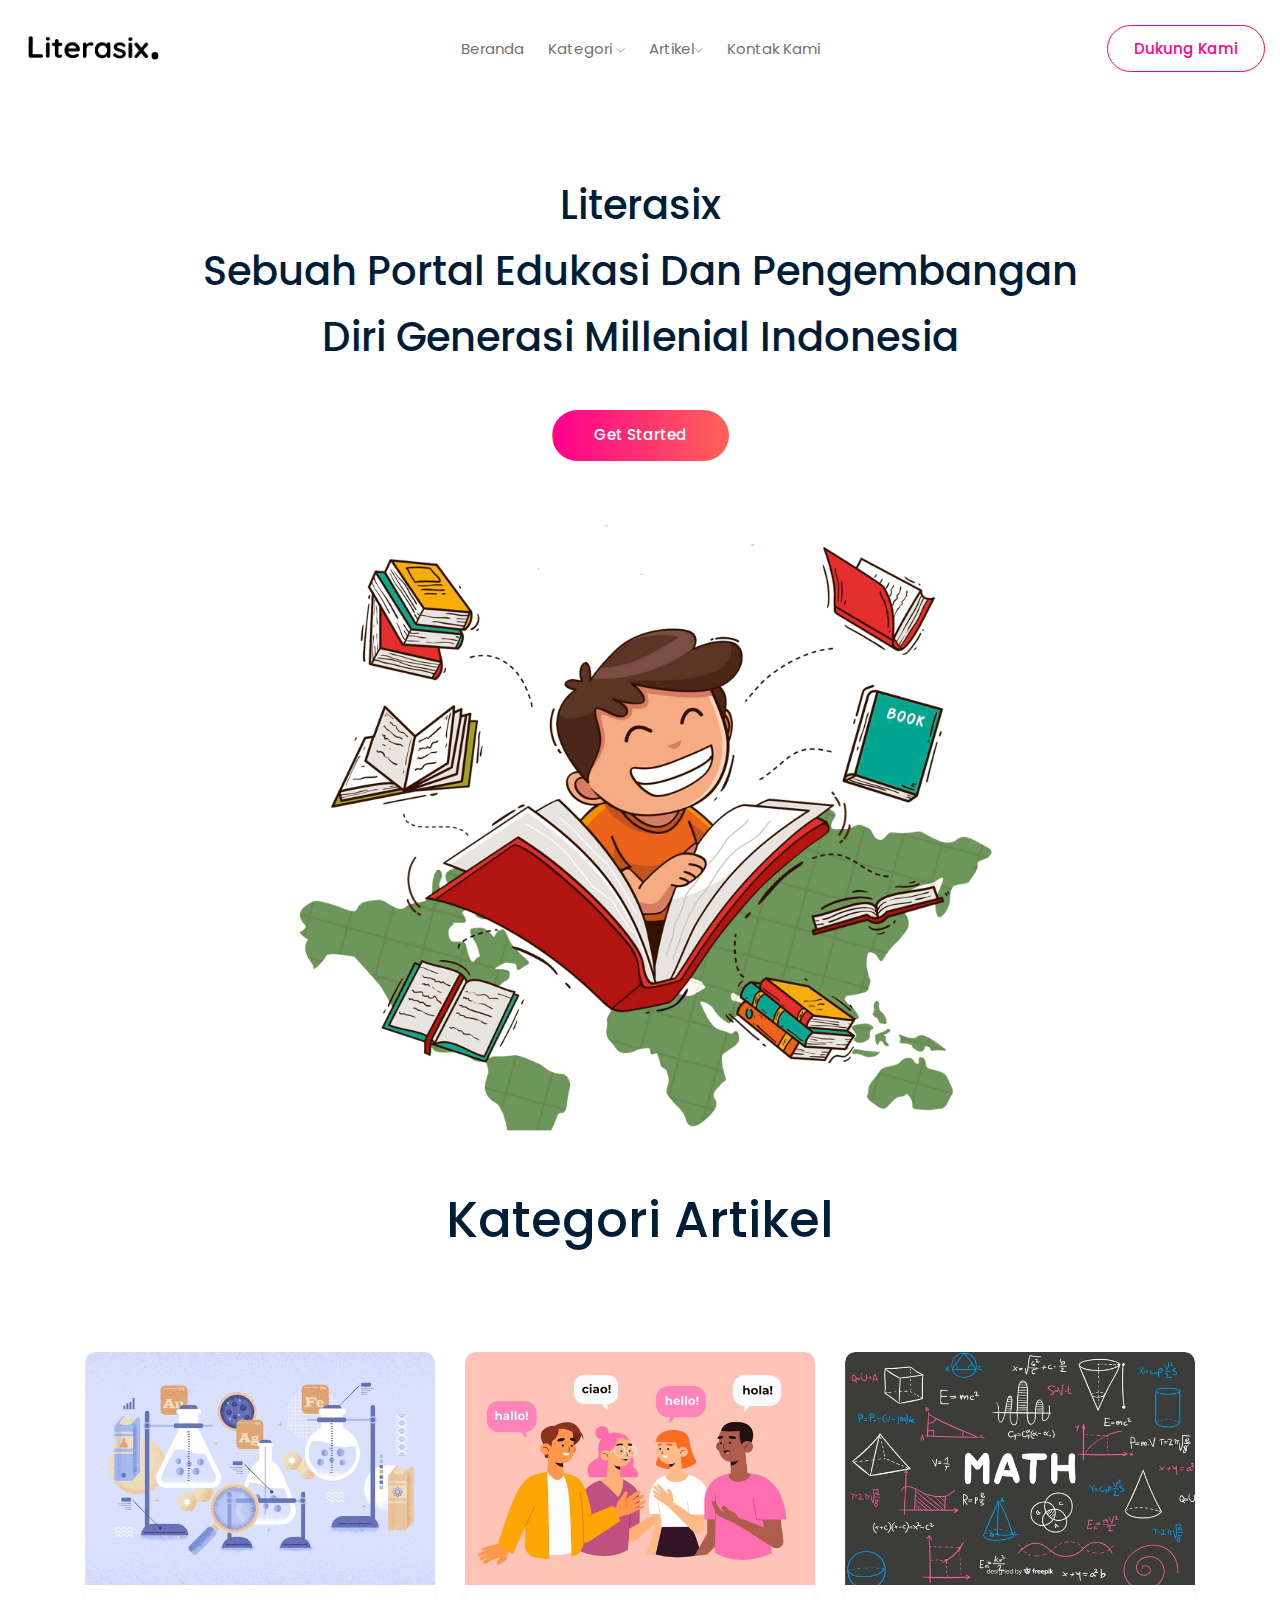
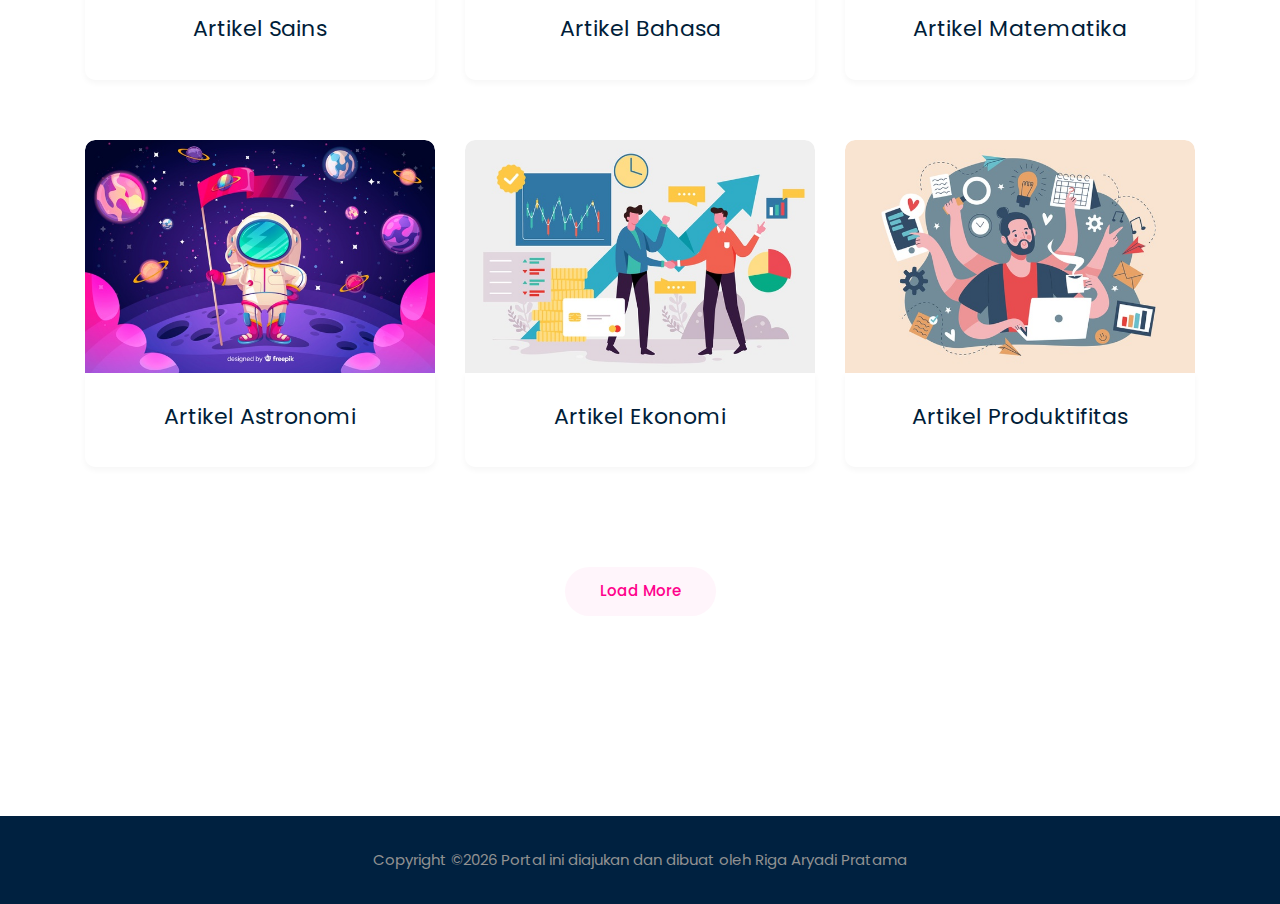
==== index.html @ 37f685f3 "Add files via upload" ====
<!doctype html>
<html class="no-js" lang="zxx">

<head>
    <meta charset="utf-8">
    <meta http-equiv="x-ua-compatible" content="ie=edge">
    <title>Literasix</title>
    <meta name="description" content="">
    <meta name="viewport" content="width=device-width, initial-scale=1">

    <!-- <link rel="manifest" href="site.webmanifest"> -->
    <!-- Place favicon.ico in the root directory -->

    <!-- CSS here -->
    <link rel="stylesheet" href="css/bootstrap.min.css">
    <link rel="stylesheet" href="css/owl.carousel.min.css">
    <link rel="stylesheet" href="css/magnific-popup.css">
    <link rel="stylesheet" href="css/font-awesome.min.css">
    <link rel="stylesheet" href="css/themify-icons.css">
    <link rel="stylesheet" href="css/nice-select.css">
    <link rel="stylesheet" href="css/flaticon.css">
    <link rel="stylesheet" href="css/gijgo.css">
    <link rel="stylesheet" href="css/animate.min.css">
    <link rel="stylesheet" href="css/slick.css">
    <link rel="stylesheet" href="css/slicknav.css">
    <link rel="stylesheet" href="css/style.css">
    <!-- <link rel="stylesheet" href="css/responsive.css"> -->
</head>

<body>
    <!-- header-start -->
    <header>
        <div class="header-area ">
            <div id="sticky-header" class="main-header-area">
                <div class="container-fluid">
                    <div class="row align-items-center">
                        <div class="col-xl-3 col-lg-2">
                            <div class="logo">
                                <a href="index.html">
                                    <img src="img/LOGO LITERASIX  4.png" alt="" width="147 px">
                                </a>
                            </div>
                        </div>
                        <div class="col-xl-6 col-lg-7">
                            <div class="main-menu  d-none d-lg-block">
                                <nav>
                                    <ul id="navigation">
                                        <li><a href="index.html">Beranda</a></li>
                                        <li><a href="#">Kategori <i class="ti-angle-down"></i></a>
                                        </li>
                                        <li><a href="blog.html">Artikel<i class="ti-angle-down"></i></a>
                                        </li>
                                        <li><a href="#l">Kontak Kami</a></li>
                                    </ul>
                                </nav>
                            </div>
                        </div>
                        <div class="col-xl-3 col-lg-3 d-none d-lg-block">
                            <div class="Appointment">
                                <div class="book_btn d-none d-lg-block">
                                    <a href="#"> Dukung Kami</a>
                                </div>
                            </div>
                        </div>
                        <div class="col-12">
                            <div class="mobile_menu d-block d-lg-none"></div>
                        </div>
                    </div>

                </div>
            </div>
        </div>
    </header>
    <!-- header-end -->

    <div class="shap_big_2 d-none d-lg-block">
        <img src="img/ilstrator/body_shap_2.png" alt="">
    </div>
    <!-- slider_area_start -->
    <div class="slider_area">
        <div class="shap_img_1 d-none d-lg-block">
            <img src="img/ilstrator/body_shap_1.png" alt="">
        </div>
        <div class="poly_img">
            <img src="img/ilstrator/poly.png" alt="">
        </div>
        <div class="single_slider  d-flex align-items-center slider_bg_1">
            <div class="container" style="margin-top: 200px;">
                <div class="row align-items-center">
                    <div class="col-xl-10 offset-xl-1">
                        <div class="slider_text text-center">
                            <div class="text">
                                <h3 style="font-size: 40px !important; margin-top: 50px !important;">
                                    Literasix <br> Sebuah Portal Edukasi
                                    Dan Pengembangan Diri Generasi Millenial Indonesia
                                </h3>
                                <a class="boxed-btn3" href="#">Get Started</a>
                            </div>
                            <div class="ilstrator_thumb">
                                <img src="img/ANIMASI.png" alt="" style="">
                            </div>
                        </div>
                    </div>
                </div>
            </div>
        </div>
    </div>
    <!-- slider_area_end -->


    <!-- bradcam_area  -->
    <div class="bradcam_area" style="">
        <div class=" bradcam_shap">
            <img src="img/ilstrator/bradcam_ils.png" alt="">
        </div>
        <div class="container" style="margin-top: 100px;">
            <div class="row">
                <div class="col-xl-12">
                    <div class="bradcam_text text-center">
                        <h3>Kategori Artikel</h3>
                    </div>
                </div>
            </div>
        </div>
    </div>
    <!-- /bradcam_area  -->

    <!-- case_study_area  -->
    <div class="case_study_area white_case_study">
        <div class="patrn_1 d-none d-lg-block">
            <img src="img/pattern/patrn_1.png" alt="">
        </div>
        <div class="patrn_2 d-none d-lg-block">
            <img src="img/pattern/patrn.png" alt="">
        </div>
        <div class="container">
            <div class="row">
                <div class="col-lg-4 col-md-6">
                    <div class="single_study text-center white_single_study">
                        <div class="thumb">
                            <a href="blog.html">
                                <img src="img/case_study/1.jpg" alt="">
                            </a>
                        </div>
                        <div class="subheading white_subheading">
                            <h4><a href="blog.html">Artikel Sains</a></h4>
                        </div>
                    </div>
                </div>
                <div class="col-lg-4 col-md-6">
                    <div class="single_study text-center white_single_study">
                        <div class="thumb">
                            <a href="blog.html">
                                <img src="img/case_study/2.jpg" alt="" width="626px">
                            </a>
                        </div>
                        <div class="subheading white_subheading">
                            <h4><a href="blog.html">Artikel Bahasa</a></h4>

                        </div>
                    </div>
                </div>
                <div class="col-lg-4 col-md-6">
                    <div class="single_study text-center white_single_study">
                        <div class="thumb">
                            <a href="blog.html">
                                <img src="img/case_study/3.jpg" alt="">
                            </a>
                        </div>
                        <div class="subheading white_subheading">
                            <h4><a href="blog.html">Artikel Matematika</a></h4>

                        </div>
                    </div>
                </div>
                <div class="col-lg-4 col-md-6">
                    <div class="single_study text-center white_single_study">
                        <div class="thumb">
                            <a href="blog.html">
                                <img src="img/case_study/4.jpg" alt="">
                            </a>
                        </div>
                        <div class="subheading white_subheading">
                            <h4><a href="blog.html">Artikel Astronomi</a></h4>

                        </div>
                    </div>
                </div>
                <div class="col-lg-4 col-md-6">
                    <div class="single_study text-center white_single_study">
                        <div class="thumb">
                            <a href="blog.html">
                                <img src="img/case_study/5.jpg" alt="">
                            </a>
                        </div>
                        <div class="subheading white_subheading">
                            <h4><a href="blog.html">Artikel Ekonomi</a></h4>

                        </div>
                    </div>
                </div>
                <div class="col-lg-4 col-md-6">
                    <div class="single_study text-center white_single_study">
                        <div class="thumb">
                            <a href="blog.html">
                                <img src="img/case_study/6.jpg" alt="">
                            </a>
                        </div>
                        <div class="subheading white_subheading">
                            <h4><a href="blog.html">Artikel Produktifitas</a></h4>

                        </div>
                    </div>
                </div>
            </div>
            <div class="row">
                <div class="col-xl-12">
                    <div class="load_more text-center">
                        <a class="load_more_btn" href="#">Load More</a>
                    </div>
                </div>
            </div>
        </div>
    </div>


    <footer class="footer">
        <div class="copy-right_text">
            <div class="container">
                <div class="footer_border"></div>
                <div class="row">
                    <div class="col-xl-12">
                        <p class="copy_right text-center">
                            <!-- Link back to Colorlib can't be removed. Template is licensed under CC BY 3.0. -->
                            Copyright &copy;<script>
                                document.write(new Date().getFullYear());
                            </script> Portal ini diajukan dan dibuat oleh Riga Aryadi
                            Pratama</a>
                            <!-- Link back to Colorlib can't be removed. Template is licensed under CC BY 3.0. -->
                        </p>
                    </div>
                </div>
            </div>
        </div>
    </footer>

    <!-- JS here -->
    <script src="js/vendor/modernizr-3.5.0.min.js"></script>
    <script src="js/vendor/jquery-1.12.4.min.js"></script>
    <script src="js/popper.min.js"></script>
    <script src="js/bootstrap.min.js"></script>
    <script src="js/owl.carousel.min.js"></script>
    <script src="js/isotope.pkgd.min.js"></script>
    <script src="js/ajax-form.js"></script>
    <script src="js/waypoints.min.js"></script>
    <script src="js/jquery.counterup.min.js"></script>
    <script src="js/imagesloaded.pkgd.min.js"></script>
    <script src="js/scrollIt.js"></script>
    <script src="js/jquery.scrollUp.min.js"></script>
    <script src="js/wow.min.js"></script>
    <script src="js/nice-select.min.js"></script>
    <script src="js/jquery.slicknav.min.js"></script>
    <script src="js/jquery.magnific-popup.min.js"></script>
    <script src="js/plugins.js"></script>
    <script src="js/gijgo.min.js"></script>

    <!--contact js-->
    <script src="js/contact.js"></script>
    <script src="js/jquery.ajaxchimp.min.js"></script>
    <script src="js/jquery.form.js"></script>
    <script src="js/jquery.validate.min.js"></script>
    <script src="js/mail-script.js"></script>

    <script src="js/main.js"></script>
</body>

</html>
---- css/themify-icons.css ----
@font-face {
	font-family: 'themify';
	src:url('../fonts/themify.eot?-fvbane');
	src:url('../fonts/themify.eot?#iefix-fvbane') format('embedded-opentype'),
		url('../fonts/themify.woff?-fvbane') format('woff'),
		url('../fonts/themify.ttf?-fvbane') format('truetype'),
		url('../fonts/themify.svg?-fvbane#themify') format('svg');
	font-weight: normal;
	font-style: normal;
}

[class^="ti-"], [class*=" ti-"] {
	font-family: 'themify';
	/* speak: none; */
	font-style: normal;
	font-weight: normal;
	font-variant: normal;
	text-transform: none;
	line-height: 1;

	/* Better Font Rendering =========== */
	-webkit-font-smoothing: antialiased;
	-moz-osx-font-smoothing: grayscale;
}

.ti-wand:before {
	content: "\e600";
}
.ti-volume:before {
	content: "\e601";
}
.ti-user:before {
	content: "\e602";
}
.ti-unlock:before {
	content: "\e603";
}
.ti-unlink:before {
	content: "\e604";
}
.ti-trash:before {
	content: "\e605";
}
.ti-thought:before {
	content: "\e606";
}
.ti-target:before {
	content: "\e607";
}
.ti-tag:before {
	content: "\e608";
}
.ti-tablet:before {
	content: "\e609";
}
.ti-star:before {
	content: "\e60a";
}
.ti-spray:before {
	content: "\e60b";
}
.ti-signal:before {
	content: "\e60c";
}
.ti-shopping-cart:before {
	content: "\e60d";
}
.ti-shopping-cart-full:before {
	content: "\e60e";
}
.ti-settings:before {
	content: "\e60f";
}
.ti-search:before {
	content: "\e610";
}
.ti-zoom-in:before {
	content: "\e611";
}
.ti-zoom-out:before {
	content: "\e612";
}
.ti-cut:before {
	content: "\e613";
}
.ti-ruler:before {
	content: "\e614";
}
.ti-ruler-pencil:before {
	content: "\e615";
}
.ti-ruler-alt:before {
	content: "\e616";
}
.ti-bookmark:before {
	content: "\e617";
}
.ti-bookmark-alt:before {
	content: "\e618";
}
.ti-reload:before {
	content: "\e619";
}
.ti-plus:before {
	content: "\e61a";
}
.ti-pin:before {
	content: "\e61b";
}
.ti-pencil:before {
	content: "\e61c";
}
.ti-pencil-alt:before {
	content: "\e61d";
}
.ti-paint-roller:before {
	content: "\e61e";
}
.ti-paint-bucket:before {
	content: "\e61f";
}
.ti-na:before {
	content: "\e620";
}
.ti-mobile:before {
	content: "\e621";
}
.ti-minus:before {
	content: "\e622";
}
.ti-medall:before {
	content: "\e623";
}
.ti-medall-alt:before {
	content: "\e624";
}
.ti-marker:before {
	content: "\e625";
}
.ti-marker-alt:before {
	content: "\e626";
}
.ti-arrow-up:before {
	content: "\e627";
}
.ti-arrow-right:before {
	content: "\e628";
}
.ti-arrow-left:before {
	content: "\e629";
}
.ti-arrow-down:before {
	content: "\e62a";
}
.ti-lock:before {
	content: "\e62b";
}
.ti-location-arrow:before {
	content: "\e62c";
}
.ti-link:before {
	content: "\e62d";
}
.ti-layout:before {
	content: "\e62e";
}
.ti-layers:before {
	content: "\e62f";
}
.ti-layers-alt:before {
	content: "\e630";
}
.ti-key:before {
	content: "\e631";
}
.ti-import:before {
	content: "\e632";
}
.ti-image:before {
	content: "\e633";
}
.ti-heart:before {
	content: "\e634";
}
.ti-heart-broken:before {
	content: "\e635";
}
.ti-hand-stop:before {
	content: "\e636";
}
.ti-hand-open:before {
	content: "\e637";
}
.ti-hand-drag:before {
	content: "\e638";
}
.ti-folder:before {
	content: "\e639";
}
.ti-flag:before {
	content: "\e63a";
}
.ti-flag-alt:before {
	content: "\e63b";
}
.ti-flag-alt-2:before {
	content: "\e63c";
}
.ti-eye:before {
	content: "\e63d";
}
.ti-export:before {
	content: "\e63e";
}
.ti-exchange-vertical:before {
	content: "\e63f";
}
.ti-desktop:before {
	content: "\e640";
}
.ti-cup:before {
	content: "\e641";
}
.ti-crown:before {
	content: "\e642";
}
.ti-comments:before {
	content: "\e643";
}
.ti-comment:before {
	content: "\e644";
}
.ti-comment-alt:before {
	content: "\e645";
}
.ti-close:before {
	content: "\e646";
}
.ti-clip:before {
	content: "\e647";
}
.ti-angle-up:before {
	content: "\e648";
}
.ti-angle-right:before {
	content: "\e649";
}
.ti-angle-left:before {
	content: "\e64a";
}
.ti-angle-down:before {
	content: "\e64b";
}
.ti-check:before {
	content: "\e64c";
}
.ti-check-box:before {
	content: "\e64d";
}
.ti-camera:before {
	content: "\e64e";
}
.ti-announcement:before {
	content: "\e64f";
}
.ti-brush:before {
	content: "\e650";
}
.ti-briefcase:before {
	content: "\e651";
}
.ti-bolt:before {
	content: "\e652";
}
.ti-bolt-alt:before {
	content: "\e653";
}
.ti-blackboard:before {
	content: "\e654";
}
.ti-bag:before {
	content: "\e655";
}
.ti-move:before {
	content: "\e656";
}
.ti-arrows-vertical:before {
	content: "\e657";
}
.ti-arrows-horizontal:before {
	content: "\e658";
}
.ti-fullscreen:before {
	content: "\e659";
}
.ti-arrow-top-right:before {
	content: "\e65a";
}
.ti-arrow-top-left:before {
	content: "\e65b";
}
.ti-arrow-circle-up:before {
	content: "\e65c";
}
.ti-arrow-circle-right:before {
	content: "\e65d";
}
.ti-arrow-circle-left:before {
	content: "\e65e";
}
.ti-arrow-circle-down:before {
	content: "\e65f";
}
.ti-angle-double-up:before {
	content: "\e660";
}
.ti-angle-double-right:before {
	content: "\e661";
}
.ti-angle-double-left:before {
	content: "\e662";
}
.ti-angle-double-down:before {
	content: "\e663";
}
.ti-zip:before {
	content: "\e664";
}
.ti-world:before {
	content: "\e665";
}
.ti-wheelchair:before {
	content: "\e666";
}
.ti-view-list:before {
	content: "\e667";
}
.ti-view-list-alt:before {
	content: "\e668";
}
.ti-view-grid:before {
	content: "\e669";
}
.ti-uppercase:before {
	content: "\e66a";
}
.ti-upload:before {
	content: "\e66b";
}
.ti-underline:before {
	content: "\e66c";
}
.ti-truck:before {
	content: "\e66d";
}
.ti-timer:before {
	content: "\e66e";
}
.ti-ticket:before {
	content: "\e66f";
}
.ti-thumb-up:before {
	content: "\e670";
}
.ti-thumb-down:before {
	content: "\e671";
}
.ti-text:before {
	content: "\e672";
}
.ti-stats-up:before {
	content: "\e673";
}
.ti-stats-down:before {
	content: "\e674";
}
.ti-split-v:before {
	content: "\e675";
}
.ti-split-h:before {
	content: "\e676";
}
.ti-smallcap:before {
	content: "\e677";
}
.ti-shine:before {
	content: "\e678";
}
.ti-shift-right:before {
	content: "\e679";
}
.ti-shift-left:before {
	content: "\e67a";
}
.ti-shield:before {
	content: "\e67b";
}
.ti-notepad:before {
	content: "\e67c";
}
.ti-server:before {
	content: "\e67d";
}
.ti-quote-right:before {
	content: "\e67e";
}
.ti-quote-left:before {
	content: "\e67f";
}
.ti-pulse:before {
	content: "\e680";
}
.ti-printer:before {
	content: "\e681";
}
.ti-power-off:before {
	content: "\e682";
}
.ti-plug:before {
	content: "\e683";
}
.ti-pie-chart:before {
	content: "\e684";
}
.ti-paragraph:before {
	content: "\e685";
}
.ti-panel:before {
	content: "\e686";
}
.ti-package:before {
	content: "\e687";
}
.ti-music:before {
	content: "\e688";
}
.ti-music-alt:before {
	content: "\e689";
}
.ti-mouse:before {
	content: "\e68a";
}
.ti-mouse-alt:before {
	content: "\e68b";
}
.ti-money:before {
	content: "\e68c";
}
.ti-microphone:before {
	content: "\e68d";
}
.ti-menu:before {
	content: "\e68e";
}
.ti-menu-alt:before {
	content: "\e68f";
}
.ti-map:before {
	content: "\e690";
}
.ti-map-alt:before {
	content: "\e691";
}
.ti-loop:before {
	content: "\e692";
}
.ti-location-pin:before {
	content: "\e693";
}
.ti-list:before {
	content: "\e694";
}
.ti-light-bulb:before {
	content: "\e695";
}
.ti-Italic:before {
	content: "\e696";
}
.ti-info:before {
	content: "\e697";
}
.ti-infinite:before {
	content: "\e698";
}
.ti-id-badge:before {
	content: "\e699";
}
.ti-hummer:before {
	content: "\e69a";
}
.ti-home:before {
	content: "\e69b";
}
.ti-help:before {
	content: "\e69c";
}
.ti-headphone:before {
	content: "\e69d";
}
.ti-harddrives:before {
	content: "\e69e";
}
.ti-harddrive:before {
	content: "\e69f";
}
.ti-gift:before {
	content: "\e6a0";
}
.ti-game:before {
	content: "\e6a1";
}
.ti-filter:before {
	content: "\e6a2";
}
.ti-files:before {
	content: "\e6a3";
}
.ti-file:before {
	content: "\e6a4";
}
.ti-eraser:before {
	content: "\e6a5";
}
.ti-envelope:before {
	content: "\e6a6";
}
.ti-download:before {
	content: "\e6a7";
}
.ti-direction:before {
	content: "\e6a8";
}
.ti-direction-alt:before {
	content: "\e6a9";
}
.ti-dashboard:before {
	content: "\e6aa";
}
.ti-control-stop:before {
	content: "\e6ab";
}
.ti-control-shuffle:before {
	content: "\e6ac";
}
.ti-control-play:before {
	content: "\e6ad";
}
.ti-control-pause:before {
	content: "\e6ae";
}
.ti-control-forward:before {
	content: "\e6af";
}
.ti-control-backward:before {
	content: "\e6b0";
}
.ti-cloud:before {
	content: "\e6b1";
}
.ti-cloud-up:before {
	content: "\e6b2";
}
.ti-cloud-down:before {
	content: "\e6b3";
}
.ti-clipboard:before {
	content: "\e6b4";
}
.ti-car:before {
	content: "\e6b5";
}
.ti-calendar:before {
	content: "\e6b6";
}
.ti-book:before {
	content: "\e6b7";
}
.ti-bell:before {
	content: "\e6b8";
}
.ti-basketball:before {
	content: "\e6b9";
}
.ti-bar-chart:before {
	content: "\e6ba";
}
.ti-bar-chart-alt:before {
	content: "\e6bb";
}
.ti-back-right:before {
	content: "\e6bc";
}
.ti-back-left:before {
	content: "\e6bd";
}
.ti-arrows-corner:before {
	content: "\e6be";
}
.ti-archive:before {
	content: "\e6bf";
}
.ti-anchor:before {
	content: "\e6c0";
}
.ti-align-right:before {
	content: "\e6c1";
}
.ti-align-left:before {
	content: "\e6c2";
}
.ti-align-justify:before {
	content: "\e6c3";
}
.ti-align-center:before {
	content: "\e6c4";
}
.ti-alert:before {
	content: "\e6c5";
}
.ti-alarm-clock:before {
	content: "\e6c6";
}
.ti-agenda:before {
	content: "\e6c7";
}
.ti-write:before {
	content: "\e6c8";
}
.ti-window:before {
	content: "\e6c9";
}
.ti-widgetized:before {
	content: "\e6ca";
}
.ti-widget:before {
	content: "\e6cb";
}
.ti-widget-alt:before {
	content: "\e6cc";
}
.ti-wallet:before {
	content: "\e6cd";
}
.ti-video-clapper:before {
	content: "\e6ce";
}
.ti-video-camera:before {
	content: "\e6cf";
}
.ti-vector:before {
	content: "\e6d0";
}
.ti-themify-logo:before {
	content: "\e6d1";
}
.ti-themify-favicon:before {
	content: "\e6d2";
}
.ti-themify-favicon-alt:before {
	content: "\e6d3";
}
.ti-support:before {
	content: "\e6d4";
}
.ti-stamp:before {
	content: "\e6d5";
}
.ti-split-v-alt:before {
	content: "\e6d6";
}
.ti-slice:before {
	content: "\e6d7";
}
.ti-shortcode:before {
	content: "\e6d8";
}
.ti-shift-right-alt:before {
	content: "\e6d9";
}
.ti-shift-left-alt:before {
	content: "\e6da";
}
.ti-ruler-alt-2:before {
	content: "\e6db";
}
.ti-receipt:before {
	content: "\e6dc";
}
.ti-pin2:before {
	content: "\e6dd";
}
.ti-pin-alt:before {
	content: "\e6de";
}
.ti-pencil-alt2:before {
	content: "\e6df";
}
.ti-palette:before {
	content: "\e6e0";
}
.ti-more:before {
	content: "\e6e1";
}
.ti-more-alt:before {
	content: "\e6e2";
}
.ti-microphone-alt:before {
	content: "\e6e3";
}
.ti-magnet:before {
	content: "\e6e4";
}
.ti-line-double:before {
	content: "\e6e5";
}
.ti-line-dotted:before {
	content: "\e6e6";
}
.ti-line-dashed:before {
	content: "\e6e7";
}
.ti-layout-width-full:before {
	content: "\e6e8";
}
.ti-layout-width-default:before {
	content: "\e6e9";
}
.ti-layout-width-default-alt:before {
	content: "\e6ea";
}
.ti-layout-tab:before {
	content: "\e6eb";
}
.ti-layout-tab-window:before {
	content: "\e6ec";
}
.ti-layout-tab-v:before {
	content: "\e6ed";
}
.ti-layout-tab-min:before {
	content: "\e6ee";
}
.ti-layout-slider:before {
	content: "\e6ef";
}
.ti-layout-slider-alt:before {
	content: "\e6f0";
}
.ti-layout-sidebar-right:before {
	content: "\e6f1";
}
.ti-layout-sidebar-none:before {
	content: "\e6f2";
}
.ti-layout-sidebar-left:before {
	content: "\e6f3";
}
.ti-layout-placeholder:before {
	content: "\e6f4";
}
.ti-layout-menu:before {
	content: "\e6f5";
}
.ti-layout-menu-v:before {
	content: "\e6f6";
}
.ti-layout-menu-separated:before {
	content: "\e6f7";
}
.ti-layout-menu-full:before {
	content: "\e6f8";
}
.ti-layout-media-right-alt:before {
	content: "\e6f9";
}
.ti-layout-media-right:before {
	content: "\e6fa";
}
.ti-layout-media-overlay:before {
	content: "\e6fb";
}
.ti-layout-media-overlay-alt:before {
	content: "\e6fc";
}
.ti-layout-media-overlay-alt-2:before {
	content: "\e6fd";
}
.ti-layout-media-left-alt:before {
	content: "\e6fe";
}
.ti-layout-media-left:before {
	content: "\e6ff";
}
.ti-layout-media-center-alt:before {
	content: "\e700";
}
.ti-layout-media-center:before {
	content: "\e701";
}
.ti-layout-list-thumb:before {
	content: "\e702";
}
.ti-layout-list-thumb-alt:before {
	content: "\e703";
}
.ti-layout-list-post:before {
	content: "\e704";
}
.ti-layout-list-large-image:before {
	content: "\e705";
}
.ti-layout-line-solid:before {
	content: "\e706";
}
.ti-layout-grid4:before {
	content: "\e707";
}
.ti-layout-grid3:before {
	content: "\e708";
}
.ti-layout-grid2:before {
	content: "\e709";
}
.ti-layout-grid2-thumb:before {
	content: "\e70a";
}
.ti-layout-cta-right:before {
	content: "\e70b";
}
.ti-layout-cta-left:before {
	content: "\e70c";
}
.ti-layout-cta-center:before {
	content: "\e70d";
}
.ti-layout-cta-btn-right:before {
	content: "\e70e";
}
.ti-layout-cta-btn-left:before {
	content: "\e70f";
}
.ti-layout-column4:before {
	content: "\e710";
}
.ti-layout-column3:before {
	content: "\e711";
}
.ti-layout-column2:before {
	content: "\e712";
}
.ti-layout-accordion-separated:before {
	content: "\e713";
}
.ti-layout-accordion-merged:before {
	content: "\e714";
}
.ti-layout-accordion-list:before {
	content: "\e715";
}
.ti-ink-pen:before {
	content: "\e716";
}
.ti-info-alt:before {
	content: "\e717";
}
.ti-help-alt:before {
	content: "\e718";
}
.ti-headphone-alt:before {
	content: "\e719";
}
.ti-hand-point-up:before {
	content: "\e71a";
}
.ti-hand-point-right:before {
	content: "\e71b";
}
.ti-hand-point-left:before {
	content: "\e71c";
}
.ti-hand-point-down:before {
	content: "\e71d";
}
.ti-gallery:before {
	content: "\e71e";
}
.ti-face-smile:before {
	content: "\e71f";
}
.ti-face-sad:before {
	content: "\e720";
}
.ti-credit-card:before {
	content: "\e721";
}
.ti-control-skip-forward:before {
	content: "\e722";
}
.ti-control-skip-backward:before {
	content: "\e723";
}
.ti-control-record:before {
	content: "\e724";
}
.ti-control-eject:before {
	content: "\e725";
}
.ti-comments-smiley:before {
	content: "\e726";
}
.ti-brush-alt:before {
	content: "\e727";
}
.ti-youtube:before {
	content: "\e728";
}
.ti-vimeo:before {
	content: "\e729";
}
.ti-twitter:before {
	content: "\e72a";
}
.ti-time:before {
	content: "\e72b";
}
.ti-tumblr:before {
	content: "\e72c";
}
.ti-skype:before {
	content: "\e72d";
}
.ti-share:before {
	content: "\e72e";
}
.ti-share-alt:before {
	content: "\e72f";
}
.ti-rocket:before {
	content: "\e730";
}
.ti-pinterest:before {
	content: "\e731";
}
.ti-new-window:before {
	content: "\e732";
}
.ti-microsoft:before {
	content: "\e733";
}
.ti-list-ol:before {
	content: "\e734";
}
.ti-linkedin:before {
	content: "\e735";
}
.ti-layout-sidebar-2:before {
	content: "\e736";
}
.ti-layout-grid4-alt:before {
	content: "\e737";
}
.ti-layout-grid3-alt:before {
	content: "\e738";
}
.ti-layout-grid2-alt:before {
	content: "\e739";
}
.ti-layout-column4-alt:before {
	content: "\e73a";
}
.ti-layout-column3-alt:before {
	content: "\e73b";
}
.ti-layout-column2-alt:before {
	content: "\e73c";
}
.ti-instagram:before {
	content: "\e73d";
}
.ti-google:before {
	content: "\e73e";
}
.ti-github:before {
	content: "\e73f";
}
.ti-flickr:before {
	content: "\e740";
}
.ti-facebook:before {
	content: "\e741";
}
.ti-dropbox:before {
	content: "\e742";
}
.ti-dribbble:before {
	content: "\e743";
}
.ti-apple:before {
	content: "\e744";
}
.ti-android:before {
	content: "\e745";
}
.ti-save:before {
	content: "\e746";
}
.ti-save-alt:before {
	content: "\e747";
}
.ti-yahoo:before {
	content: "\e748";
}
.ti-wordpress:before {
	content: "\e749";
}
.ti-vimeo-alt:before {
	content: "\e74a";
}
.ti-twitter-alt:before {
	content: "\e74b";
}
.ti-tumblr-alt:before {
	content: "\e74c";
}
.ti-trello:before {
	content: "\e74d";
}
.ti-stack-overflow:before {
	content: "\e74e";
}
.ti-soundcloud:before {
	content: "\e74f";
}
.ti-sharethis:before {
	content: "\e750";
}
.ti-sharethis-alt:before {
	content: "\e751";
}
.ti-reddit:before {
	content: "\e752";
}
.ti-pinterest-alt:before {
	content: "\e753";
}
.ti-microsoft-alt:before {
	content: "\e754";
}
.ti-linux:before {
	content: "\e755";
}
.ti-jsfiddle:before {
	content: "\e756";
}
.ti-joomla:before {
	content: "\e757";
}
.ti-html5:before {
	content: "\e758";
}
.ti-flickr-alt:before {
	content: "\e759";
}
.ti-email:before {
	content: "\e75a";
}
.ti-drupal:before {
	content: "\e75b";
}
.ti-dropbox-alt:before {
	content: "\e75c";
}
.ti-css3:before {
	content: "\e75d";
}
.ti-rss:before {
	content: "\e75e";
}
.ti-rss-alt:before {
	content: "\e75f";
}
---- css/nice-select.css ----
.nice-select {
  -webkit-tap-highlight-color: transparent;
  background-color: #fff;
  border-radius: 5px;
  border: solid 1px #e8e8e8;
  box-sizing: border-box;
  clear: both;
  cursor: pointer;
  display: block;
  float: left;
  font-family: inherit;
  font-size: 14px;
  font-weight: normal;
  height: 42px;
  line-height: 40px;
  outline: none;
  padding-left: 18px;
  padding-right: 30px;
  position: relative;
  text-align: left !important;
  -webkit-transition: all 0.2s ease-in-out;
  transition: all 0.2s ease-in-out;
  -webkit-user-select: none;
     -moz-user-select: none;
      -ms-user-select: none;
          user-select: none;
  white-space: nowrap;
  width: auto; }
  .nice-select:hover {
    border-color: #dbdbdb; }
  .nice-select:active, .nice-select.open, .nice-select:focus {
    border-color: #999; }


  .nice-select.disabled {
    border-color: #ededed;
    color: #999;
    pointer-events: none; }
    .nice-select.disabled:after {
      border-color: #cccccc; }
  .nice-select.wide {
    width: 100%; }
    .nice-select.wide .list {
      left: 0 !important;
      right: 0 !important; }
  .nice-select.right {
    float: right; }
    .nice-select.right .list {
      left: auto;
      right: 0; }
  .nice-select.small {
    font-size: 12px;
    height: 36px;
    line-height: 34px; }
    .nice-select.small:after {
      height: 4px;
      width: 4px; }
    .nice-select.small .option {
      line-height: 34px;
      min-height: 34px; }
  .nice-select .list {
    background-color: #fff;
    border-radius: 5px;
    box-shadow: 0 0 0 1px rgba(68, 68, 68, 0.11);
    box-sizing: border-box;
    margin-top: 4px;
    opacity: 0;
    overflow: hidden;
    padding: 0;
    pointer-events: none;
    position: absolute;
    top: 100%;
    left: 0;
    -webkit-transform-origin: 50% 0;
        -ms-transform-origin: 50% 0;
            transform-origin: 50% 0;
    -webkit-transform: scale(0.75) translateY(-21px);
        -ms-transform: scale(0.75) translateY(-21px);
            transform: scale(0.75) translateY(-21px);
    -webkit-transition: all 0.2s cubic-bezier(0.5, 0, 0, 1.25), opacity 0.15s ease-out;
    transition: all 0.2s cubic-bezier(0.5, 0, 0, 1.25), opacity 0.15s ease-out;
    z-index: 9; }
    .nice-select .list:hover .option:not(:hover) {
      background-color: transparent !important; }
  .nice-select .option {
    cursor: pointer;
    font-weight: 400;
    line-height: 40px;
    list-style: none;
    min-height: 40px;
    outline: none;
    padding-left: 18px;
    padding-right: 29px;
    text-align: left;
    -webkit-transition: all 0.2s;
    transition: all 0.2s; }
    .nice-select .option:hover, .nice-select .option.focus, .nice-select .option.selected.focus {
      background-color: #f6f6f6; }
    .nice-select .option.selected {
      font-weight: bold; }
    .nice-select .option.disabled {
      background-color: transparent;
      color: #999;
      cursor: default; }

.no-csspointerevents .nice-select .list {
  display: none; }

.no-csspointerevents .nice-select.open .list {
  display: block; }





  /* ,,,,,,,,,,,,,,,, */


  .nice-select:after {
    content: "\e64b";
    display: block;
    height: 5px;
    margin-top: -5px;
    pointer-events: none;
    position: absolute;
    right: 30px;
    top: 8px;
    transition: all 0.15s ease-in-out;
    width: 5px;
    font-family: 'themify';
    color: #ddd; }

    .nice-select.open:after {
 }
    .nice-select.open .list {
      opacity: 1;
      pointer-events: auto;
      -webkit-transform: scale(1) translateY(0);
          -ms-transform: scale(1) translateY(0);
              transform: scale(1) translateY(0); }
---- css/flaticon.css ----
/*
  	Flaticon icon font: Flaticon
  	Creation date: 07/09/2019 08:07
  	*/

	  @font-face {
		font-family: "Flaticon";
		src: url("../fonts/Flaticon.eot");
		src: url("../fonts/Flaticon.eot");
		src: url("../fonts/Flaticon.eot?#iefix") format("embedded-opentype"),
			 url("../fonts/Flaticon.woff2") format("woff2"),
			 url("../fonts/Flaticon.woff") format("woff"),
			 url("../fonts/Flaticon.ttf") format("truetype"),
			 url("../fonts/Flaticon.svg#Flaticon") format("svg");
		font-weight: normal;
		font-style: normal;
	  }
	  
	  @media screen and (-webkit-min-device-pixel-ratio:0) {
		@font-face {
		  font-family: "Flaticon";
		  src: url("./Flaticon.svg#Flaticon") format("svg");
		}
	  }
	  
	  [class^="flaticon-"]:before, [class*=" flaticon-"]:before,
	  [class^="flaticon-"]:after, [class*=" flaticon-"]:after {   
		font-family: Flaticon;
			  font-size: 20px;
	  font-style: normal;
	  margin-left: 20px;
	  }
	  
	.flaticon-legal-paper:before {
		content: "\e001";
	}
	.flaticon-case:before {
		content: "\e002";
	}
	.flaticon-survey:before {
		content: "\e003";
	}
	.flaticon-bar-chart:before {
		content: "\e004";
	}
	.flaticon-controls:before {
		content: "\e005";
	}
	.flaticon-puzzle:before {
		content: "\e006";
	}
	.flaticon-right:before {
		content: "\e007";
	}
---- css/gijgo.css ----
.gj-button {
    background-color: #f5f5f5;
    border: 1px solid #ddd;
    color: #000;
    border-radius: 3px;
    padding: 6px 10px;
    cursor: pointer;
}

.gj-unselectable {
    -webkit-touch-callout: none;
    -webkit-user-select: none;
    -khtml-user-select: none;
    -moz-user-select: none;
    -ms-user-select: none;
    user-select: none;
}

.gj-row {
    display: -webkit-box;
    display: -ms-flexbox;
    display: flex;
    -ms-flex-wrap: wrap;
    flex-wrap: wrap;
}

.gj-margin-left-5 {
    margin-left: 5px;
}

.gj-margin-left-10 {
    margin-left: 10px;
}

.gj-width-full {
    width: 100%;
}

.gj-cursor-pointer {
    cursor: pointer;
}

.gj-text-align-center {
    text-align: center;
}

.gj-font-size-16 {
    font-size: 16px;
}

.gj-hidden {
    display: none;
}

/** Material Design */
.gj-button-md {
    background: 0 0;
    border: none;
    border-radius: 2px;
    color: rgba(0, 0, 0, 0.87);
    position: relative;
    height: 36px;
    margin: 0;
    min-width: 64px;
    padding: 0 16px;
    display: inline-block;
    font-family: "Roboto","Helvetica","Arial",sans-serif;
    font-size: 1rem;
    font-weight: 500;
    text-transform: uppercase;
    letter-spacing: 0;
    overflow: hidden;
    will-change: box-shadow;
    transition: box-shadow .2s cubic-bezier(.4,0,1,1),background-color .2s cubic-bezier(.4,0,.2,1),color .2s cubic-bezier(.4,0,.2,1);
    outline: none;
    cursor: pointer;
    text-decoration: none;
    text-align: center;
    line-height: 36px;
    vertical-align: middle;
    overflow: hidden;
    -webkit-user-select: none;
    -moz-user-select: none;
    -ms-user-select: none;
    user-select: none;
}

.gj-button-md:hover {
    background-color: rgba(158,158,158,.2);
}

.gj-button-md:disabled {
    color: rgba(0,0,0,.26);
    background: 0 0;
}

.gj-button-md .material-icons,
.gj-button-md .gj-icon {
    vertical-align: middle;
    /*font-size: 1.3rem;
    margin-right: 4px;*/
}

.gj-button-md.gj-button-md-icon {
    width: 24px;
    height: 31px;
    min-width: 24px;
    padding: 0px;
    display: table;
}

.gj-button-md.gj-button-md-icon .material-icons,
.gj-button-md.gj-button-md-icon .gj-icon {
    display: table-cell;
    margin-right: 0px;
    width: 24px;
    height: 24px;
}

.gj-button-md.active {
    background-color: rgba(158,158,158,.4);
}

.gj-button-md-group {
    position: relative;
    display: inline-block;
    vertical-align: middle;
}

.gj-textbox-md {
    border: none;
    border-bottom: 1px solid rgba(0,0,0,.42);
    display: block;
    font-family: "Helvetica","Arial",sans-serif;
    font-size: 16px;
    line-height: 16px;
    padding: 4px 0px;
    margin: 0;
    width: 100%;
    background: 0 0;
    text-align: left;
    color: rgba(0,0,0,.87);
}

.gj-textbox-md:focus,
.gj-textbox-md:active {
    border-bottom: 2px solid rgba(0,0,0,.42);
    outline: none;
}

.gj-textbox-md::placeholder {
    color: #8e8e8e;
}

.gj-textbox-md:-ms-input-placeholder {
    color: #8e8e8e;
}

.gj-textbox-md::-ms-input-placeholder {
    color: #8e8e8e;
}

.gj-md-spacer-24 {
    min-width: 24px;
    width: 24px;
    display: inline-block;
}

.gj-md-spacer-32 {
    min-width: 32px;
    width: 32px;
    display: inline-block;
}

.gj-modal {
    position: fixed;
    top: 0;
    right: 0;
    bottom: 0;
    left: 0;
    z-index: 1203;
    display: none;
    overflow: hidden;
    -webkit-overflow-scrolling: touch;
    outline: 0;
    background-color: rgba(0, 0, 0, 0.54118);
    transition: 200ms ease opacity;
    will-change: opacity;
}

/* List */
ul.gj-list li [data-role="wrapper"] {
    display: table;
    width: 100%;
}

ul.gj-list li [data-role="checkbox"] {
    display: table-cell;
    vertical-align:middle;
    text-align:center;
}

ul.gj-list li [data-role="image"] {
    display: table-cell;
    vertical-align:middle;
    text-align:center;
}

ul.gj-list li [data-role="display"] {
    display: table-cell;
    vertical-align:middle;
    cursor: pointer;
}

ul.gj-list li [data-role="display"]:empty:before {
  content: "\200b"; /* unicode zero width space character */
}

/* List - Bootstrap */
ul.gj-list-bootstrap {
    padding-left: 0px;
    margin-bottom: 0px;
}

ul.gj-list-bootstrap li {
    padding: 0px;
}

ul.gj-list-bootstrap li [data-role="wrapper"] {
    padding: 0px 10px;
}

ul.gj-list-bootstrap li [data-role="checkbox"] {
    width: 24px;
    padding: 3px;
}

ul.gj-list-bootstrap li [data-role="image"] {
    width: 24px;
    height: 24px;
}

ul.gj-list-bootstrap li [data-role="display"] {
    padding: 8px 0px 8px 4px;
}

.list-group-item.active ul li, .list-group-item.active:focus ul li, .list-group-item.active:hover ul li {
    text-shadow: none;
    color:initial;
}

/* List - Material Design */
ul.gj-list-md {
    padding: 0px;
    list-style: none;
    list-style-type: none;
    line-height: 24px;
    letter-spacing: 0;
    color: #616161; /* Gray 700 */
}

ul.gj-list-md li {
    display: list-item;
    list-style-type: none;
    padding: 0px;
    min-height: unset;
    box-sizing: border-box;
    align-items: center;
    cursor: default;
    overflow: hidden;

    font-family: "Roboto","Helvetica","Arial",sans-serif;
    font-size: 16px;
    font-weight: 400;
    letter-spacing: .04em;
    line-height: 1;
    
    -webkit-flex-direction: row;
    -ms-flex-direction: row;
    flex-direction: row;
    -webkit-flex-wrap: nowrap;
    -ms-flex-wrap: nowrap;
    flex-wrap: nowrap;
}

ul.gj-list-md li [data-role="checkbox"] {
    height: 24px;
    width: 24px;
}

ul.gj-list-md li [data-role="image"] {
    height: 24px;
    width: 24px;
}

ul.gj-list-md li [data-role="display"] {
    padding: 8px 0px 8px 5px;
    order: 0;
    flex-grow: 2;
    text-decoration: none;
    box-sizing: border-box;
    align-items: center;
    text-align: left;
    color: rgba(0,0,0,.87);
}

ul.gj-list-md li.disabled>[data-role="wrapper"]>[data-role="display"] {
    color: #9E9E9E; /* Gray 500 */
}

.gj-list-md-active {
    background: #e0e0e0;
    color: #3f51b5;
}


/* Picker */
.gj-picker {
    position: absolute;
    z-index: 1203;
    background-color: #fff;
}

.gj-picker .selected {
    color: #fff;
}

/* Material Design */
.gj-picker-md {
    font-family: "Roboto","Helvetica","Arial",sans-serif;
    font-size: 16px;
    font-weight: 400;
    letter-spacing: .04em;
    line-height: 1;
    color: rgba(0,0,0,.87);
    border: 1px solid #E0E0E0;
}

.gj-modal .gj-picker-md {
    border: 0px;
}

.gj-picker-md [role="header"] {
    color: rgba(255, 255, 255, 0.54);
    display: flex;
    background: #2196f3;
    align-items: baseline;
    user-select: none;
    justify-content: center;
}

.gj-picker-md [role="footer"] {
    float: right;
    padding: 10px;
}

.gj-picker-md [role="footer"] button.gj-button-md {
    color: #2196f3;
    font-weight: bold;
    font-size: 13px;
}

/* Bootstrap */
.gj-picker-bootstrap {
    border-radius: 4px;
    border: 1px solid #E0E0E0;
}

.gj-picker-bootstrap .selected {
    color: #888;
}

.gj-picker-bootstrap [role="header"] {
    background: #eee;
    color: #AAA;
}
@font-face {
    font-family: 'gijgo-material';
    src: url('../fonts/gijgo-material.eot?235541');
    src: url('../fonts/gijgo-material.eot?235541#iefix') format('embedded-opentype'), url('../fonts/gijgo-material.ttf?235541') format('truetype'), url('../fonts/gijgo-material.woff?235541') format('woff'), url('../fonts/gijgo-material.svg?235541#gijgo-material') format('svg');
    font-weight: normal;
    font-style: normal;
}

.gj-icon {
    /* use !important to prevent issues with browser extensions that change fonts */
    font-family: 'gijgo-material' !important;
    font-size: 24px;
    speak: none;
    font-style: normal;
    font-weight: normal;
    font-variant: normal;
    text-transform: none;
    line-height: 1;
    /* Enable Ligatures ================ */
    letter-spacing: 0;
    -webkit-font-feature-settings: "liga";
    -moz-font-feature-settings: "liga=1";
    -moz-font-feature-settings: "liga";
    -ms-font-feature-settings: "liga" 1;
    font-feature-settings: "liga";
    -webkit-font-variant-ligatures: discretionary-ligatures;
    font-variant-ligatures: discretionary-ligatures;
    /* Better Font Rendering =========== */
    -webkit-font-smoothing: antialiased;
    -moz-osx-font-smoothing: grayscale;
}

.gj-icon.undo:before {
    content: "\e900";
}

.gj-icon.vertical-align-top:before {
    content: "\e901";
}

.gj-icon.vertical-align-center:before {
    content: "\e902";
}

.gj-icon.vertical-align-bottom:before {
    content: "\e903";
}

.gj-icon.arrow-dropup:before {
    content: "\e904";
}

.gj-icon.clock:before {
    content: "\e905";
}

.gj-icon.refresh:before {
    content: "\e906";
}

.gj-icon.last-page:before {
    content: "\e907";
}

.gj-icon.first-page:before {
    content: "\e908";
}

.gj-icon.cancel:before {
    content: "\e909";
}

.gj-icon.clear:before {
    content: "\e90a";
}

.gj-icon.check-circle:before {
    content: "\e90b";
}

.gj-icon.delete:before {
    content: "\e90c";
}

.gj-icon.arrow-upward:before {
    content: "\e90d";
}

.gj-icon.arrow-forward:before {
    content: "\e90e";
}

.gj-icon.arrow-downward:before {
    content: "\e90f";
}

.gj-icon.arrow-back:before {
    content: "\e910";
}

.gj-icon.list-numbered:before {
    content: "\e911";
}

.gj-icon.list-bulleted:before {
    content: "\e912";
}

.gj-icon.indent-increase:before {
    content: "\e913";
}

.gj-icon.indent-decrease:before {
    content: "\e914";
}

.gj-icon.redo:before {
    content: "\e915";
}

.gj-icon.align-right:before {
    content: "\e916";
}

.gj-icon.align-left:before {
    content: "\e917";
}

.gj-icon.align-justify:before {
    content: "\e918";
}

.gj-icon.align-center:before {
    content: "\e919";
}

.gj-icon.strikethrough:before {
    content: "\e91a";
}

.gj-icon.italic:before {
    content: "\e91b";
}

.gj-icon.underlined:before {
    content: "\e91c";
}

.gj-icon.bold:before {
    content: "\e91d";
}

.gj-icon.arrow-dropdown:before {
    content: "\e91e";
}

.gj-icon.done:before {
    content: "\e91f";
}

.gj-icon.pencil:before {
    content: "\e920";
}

.gj-icon.minus:before {
    content: "\e921";
}

.gj-icon.plus:before {
    content: "\e922";
}

.gj-icon.chevron-up:before {
    content: "\e923";
}

.gj-icon.chevron-right:before {
    content: "\e924";
}

.gj-icon.chevron-down:before {
    content: "\e925";
}

.gj-icon.chevron-left:before {
    content: "\e926";
}

.gj-icon.event:before {
    content: "\e927";
}
.gj-draggable {
    cursor: move;
}
.gj-resizable-handle {
    position: absolute;
    font-size: 0.1px;
    display: block;
    -ms-touch-action: none;
    touch-action: none;
    z-index: 1203;
}

.gj-resizable-n {
    cursor: n-resize;
    height: 7px;
    width: 100%;
    top: -5px;
    left: 0;
}
.gj-resizable-e {
    cursor: e-resize;
    width: 7px;
    right: -5px;
    top: 0;
    height: 100%;
}
.gj-resizable-s {
    cursor: s-resize;
    height: 7px;
    width: 100%;
    bottom: -5px;
    left: 0;
}
.gj-resizable-w {
	cursor: w-resize;
	width: 7px;
	left: -5px;
	top: 0;
	height: 100%;
}
.gj-resizable-se {
	cursor: se-resize;
	width: 12px;
	height: 12px;
	right: 1px;
	bottom: 1px;
}
.gj-resizable-sw {
	cursor: sw-resize;
	width: 9px;
	height: 9px;
	left: -5px;
	bottom: -5px;
}
.gj-resizable-nw {
	cursor: nw-resize;
	width: 9px;
	height: 9px;
	left: -5px;
	top: -5px;
}
.gj-resizable-ne {
	cursor: ne-resize;
	width: 9px;
	height: 9px;
	right: -5px;
	top: -5px;
}

.gj-dialog-footer {
    position: absolute;
    bottom: 0px;
    width: 100%;
    margin-top: 0px;
}

.gj-dialog-scrollable [data-role="body"] {
    overflow-x: hidden;
    overflow-y: scroll;
}

/** Bootstrap 3 **/
.gj-dialog-bootstrap {
    overflow: hidden;
    z-index: 1202;
}

.gj-dialog-bootstrap [data-role="title"] {
    display: inline;
}
.gj-dialog-bootstrap [data-role="close"] {
    line-height: 1.42857143;
}

/** Bootstrap 4 **/
.gj-dialog-bootstrap4 {
    overflow: hidden;
    z-index: 1202;
}

.gj-dialog-bootstrap4 [data-role="title"] {
    display: inline;
}
.gj-dialog-bootstrap4 [data-role="close"] {
    line-height: 1.5;
}

/** Material Design **/
.gj-dialog-md {
    background-color: #FFF;
    overflow: hidden;
    border: none;
    box-shadow: 0 11px 15px -7px rgba(0,0,0,.2), 0 24px 38px 3px rgba(0,0,0,.14), 0 9px 46px 8px rgba(0,0,0,.12);
    box-sizing: border-box;
    position: relative;
    display: -webkit-box;
    display: -webkit-flex;
    display: -ms-flexbox;
    display: flex;
    -webkit-box-orient: vertical;
    -webkit-box-direction: normal;
    -webkit-flex-direction: column;
    -ms-flex-direction: column;
    flex-direction: column;
    -webkit-background-clip: padding-box;
    background-clip: padding-box;
    outline: 0;
    z-index: 1202;
}

.gj-dialog-md-header {
    padding: 24px 24px 0px 24px;
    font-family: "Roboto","Helvetica","Arial",sans-serif;
}

.gj-dialog-md-title {
    margin: 0;
    font-weight: 400;
    display: inline;
    line-height: 28px;
    font-size: 20px;
}

.gj-dialog-md-close {
    -webkit-appearance: none;
    padding: 0;
    cursor: pointer;
    background: 0 0;
    border: 0;
    float: right;
    line-height: 28px;
    font-size: 28px;
}

.gj-dialog-md-body {
    padding: 20px 24px 24px 24px;
    color: rgba(0,0,0,.54);
    font-family: "Helvetica","Arial",sans-serif;
    font-size: 14px;
    font-weight: 400;
    line-height: 20px;
}

.gj-dialog-md-footer {
    padding: 8px 8px 8px 24px;
    display: -webkit-flex;
    display: -ms-flexbox;
    display: flex;
    -webkit-flex-direction: row-reverse;
    -ms-flex-direction: row-reverse;
    flex-direction: row-reverse;
    -webkit-flex-wrap: wrap;
    -ms-flex-wrap: wrap;
    flex-wrap: wrap;

    box-sizing: border-box;
}

.gj-dialog-md-footer>*:first-child {
    margin-right: 0;
}

.gj-dialog-md-footer>* {
    margin-right: 8px;
    height: 36px;
}
DIV.gj-grid-wrapper {
    margin: auto;
    position: relative;
    clear:both;
    z-index: 1;
}

TABLE.gj-grid {
    margin: auto;    
    border-collapse: collapse;
    width: 100%;
    table-layout: fixed;
}

TABLE.gj-grid THEAD TH [data-role="selectAll"] {
    margin: auto;
}

TABLE.gj-grid THEAD TH [data-role="title"] {
    display: inline-block;
}

TABLE.gj-grid THEAD TH [data-role="sorticon"] {
    display: inline-block;
}

TABLE.gj-grid THEAD TH {
    overflow: hidden;
    text-overflow: ellipsis;
}

TABLE.gj-grid.autogrow-header-row THEAD TH {
    overflow: auto;
    text-overflow: initial;
    white-space: pre-wrap;
    -ms-word-break: break-word;
    word-break: break-word;
}

TABLE.gj-grid > tbody > tr > td {
    overflow: hidden;
    position: relative;
}

table.gj-grid tbody div[data-role="display"] {
    vertical-align: middle;
    text-indent: 0;
    white-space: pre-wrap;
    -ms-word-break: break-word;
    word-break: break-word;
}

table.gj-grid.fixed-body-rows tbody div[data-role="display"] {
    overflow: hidden;
    text-overflow: ellipsis;
    white-space: nowrap;
    -ms-word-break: initial;
    word-break: initial;
}

table.gj-grid tfoot DIV[data-role="display"] {
    vertical-align: middle;
    text-indent: 0;
    display: flex;
}

TABLE.gj-grid .fa {
    padding: 2px;
}

TABLE.gj-grid > tbody > tr > td > div {
    padding: 2px;
    overflow: hidden;
}

DIV.gj-grid-wrapper DIV.gj-grid-loading-cover
{
    background: #BBBBBB;
    opacity: 0.5;
    position: absolute;
    vertical-align: middle;
}

DIV.gj-grid-wrapper DIV.gj-grid-loading-text
{
    position: absolute;
    font-weight: bold;
}

/* Bootstrap Theme */
table.gj-grid-bootstrap thead th {
    background-color: #f5f5f5;
    vertical-align:middle;
}

table.gj-grid-bootstrap thead th [data-role="sorticon"] {
    margin-left: 5px;
}

table.gj-grid-bootstrap thead th [data-role="sorticon"] i.gj-icon,
table.gj-grid-bootstrap thead th [data-role="sorticon"] i.material-icons {
    position: absolute;
    font-size: 20px;
    top: 15px;
}

table.gj-grid-bootstrap tbody tr td div[data-role="display"] {
    padding: 0px;
}

.gj-grid-bootstrap-4 .gj-checkbox-bootstrap {
    display: inline-block;
    padding-top: 2px;
}

.gj-grid-bootstrap-4 tbody tr.active {
    background-color: rgba(0,0,0,.075);
}

/* Material Design Theme */
.gj-grid-md {
    position: relative;
    border: 1px solid #e0e0e0;
    border-collapse: collapse;
    white-space: nowrap;
    font-size: 13px;
    font-family: "Roboto","Helvetica","Arial",sans-serif;
    background-color: #fff;
}

.gj-grid-md td:first-of-type, .gj-grid-md th:first-of-type {
    padding-left: 24px;
}

.gj-grid-md th {
    position: relative;
    vertical-align: bottom;
    font-weight: 700;
    line-height: 31px;
    letter-spacing: 0;
    height: 56px;
    font-size: 12px;
    color: rgba(0,0,0,.54);
    padding-bottom: 8px;
    box-sizing: border-box;
    padding: 12px 18px;
    text-align: right;
}

.gj-grid-md td {
    position: relative;
    height: 48px;
    border-top: 1px solid #e0e0e0;
    border-bottom: 1px solid #e0e0e0;
    padding: 12px 18px;
    box-sizing: border-box;
    text-align: left;
    color: rgba(0,0,0,.87);
}

.gj-grid-md tbody tr {
    position: relative;
    height: 48px;
    transition-duration: .28s;
    transition-timing-function: cubic-bezier(.4,0,.2,1);
    transition-property: background-color;
}

.gj-grid-md tbody tr:hover {
    background-color: #EEEEEE; /* Gray 200 */
}

.gj-grid-md tbody tr.gj-grid-md-select {
    background-color: #F5F5F5; /* Grey 100 */
}


table.gj-grid-md thead th [data-role="sorticon"] {
    margin-left: 5px;
}

table.gj-grid-md thead th [data-role="sorticon"] i.gj-icon,
table.gj-grid-md thead th [data-role="sorticon"] i.material-icons {
    position: absolute;
    font-size: 16px;
    top: 19px;
}

table.gj-grid-md thead th.gj-grid-select-all {
    padding-bottom: 3px;
}
/* Hide all prioritized columns by default */
@media only all {
	th.display-1120,
	td.display-1120,
	th.display-960,
	td.display-960,
	th.display-800,
	td.display-800,
	th.display-640,
	td.display-640,
	th.display-480,
	td.display-480,
	th.display-320,
	td.display-320 {
		display: none;
	}
}

/* Show at 320px (20em x 16px) */
@media screen and (min-width: 20em) {
	TABLE.gj-grid-bootstrap th.display-320,
	TABLE.gj-grid-bootstrap td.display-320 {
		display: table-cell;
	}
}
/* Show at 480px (30em x 16px) */
@media screen and (min-width: 30em) {
	TABLE.gj-grid-bootstrap th.display-480,
	TABLE.gj-grid-bootstrap td.display-480 {
		display: table-cell;
	}
}
/* Show at 640px (40em x 16px) */
@media screen and (min-width: 40em) {
	TABLE.gj-grid-bootstrap th.display-640,
	TABLE.gj-grid-bootstrap td.display-640 {
		display: table-cell;
	}
}
/* Show at 800px (50em x 16px) */
@media screen and (min-width: 50em) {
	TABLE.gj-grid-bootstrap th.display-800,
	TABLE.gj-grid-bootstrap td.display-800 {
		display: table-cell;
	}
}
/* Show at 960px (60em x 16px) */
@media screen and (min-width: 60em) {
	TABLE.gj-grid-bootstrap th.display-960,
	TABLE.gj-grid-bootstrap td.display-960 {
		display: table-cell;
	}
}
/* Show at 1,120px (70em x 16px) */
@media screen and (min-width: 70em) {
	TABLE.gj-grid-bootstrap th.display-1120,
	TABLE.gj-grid-bootstrap td.display-1120 {
		display: table-cell;
	}
}

/* Material Design Theme */
.gj-grid-md tfoot tr th {
    padding-right: 14px;
}

.gj-grid-md tfoot tr[data-role="pager"] .gj-grid-mdl-pager-label {
    padding-left: 5px;
    padding-right: 5px;
}

.gj-grid-md tfoot tr[data-role="pager"] .gj-dropdown-md {
    margin-left: 12px;
}

.gj-grid-md tfoot tr[data-role="pager"] .gj-dropdown-md [role="presenter"] {
    font-size: 12px;
    font-weight: bold;
    color: rgba(0,0,0,.54);
}

.gj-grid-md tfoot tr[data-role="pager"] .gj-dropdown-md [role="presenter"] [role="display"] {
    text-align: right;
}

.gj-grid-md tfoot tr[data-role="pager"] .gj-grid-md-limit-select {
    margin-left: 10px;
    font-size: 12px;
    font-weight: bold;
    color: rgba(0,0,0,.54);
}

/* Bootstrap */
.gj-grid-bootstrap tfoot tr[data-role="pager"] th {
    line-height: 30px;
    background-color: #f5f5f5;
}

.gj-grid-bootstrap tfoot tr[data-role="pager"] th > div > div {
    margin-right: 5px;
}

.gj-grid-bootstrap tfoot tr[data-role="pager"] th > div > button {
    margin-right: 5px;
}

.gj-grid-bootstrap-4 tfoot tr[data-role="pager"] th > div button {
    height: 34px;
}

.gj-grid-bootstrap-4 tfoot tr[data-role="pager"] th div .gj-dropdown-bootstrap-4 .gj-dropdown-expander-mi .gj-icon {
    top: 5px;
}

.gj-grid-bootstrap-3 tfoot tr[data-role="pager"] th > div > input {
    margin-right: 5px;
    width: 40px;
    text-align: right;
    display: inline-block;
    font-weight: bold;
}

.gj-grid-bootstrap-4 tfoot tr[data-role="pager"] th > div > div.input-group {
    width: 40px;
}

.gj-grid-bootstrap-4 tfoot tr[data-role="pager"] th > div > div.input-group input {
    text-align: right;
    font-weight: bold;
    height: 34px;
    padding-top: 2px;
    padding-bottom: 6px;
}

.gj-grid-bootstrap tfoot tr[data-role="pager"] th > div > select {
    display: inline-block;
    margin-right: 5px;
    width: 60px;
}

.gj-grid-bootstrap tfoot tr[data-role="pager"] th .gj-dropdown-bootstrap .gj-list-bootstrap [data-role="display"] {
    line-height: 14px;
}

.gj-grid-bootstrap tfoot tr[data-role="pager"] th .gj-dropdown-bootstrap [role="presenter"] [role="display"] {
    font-weight: bold;
}

.gj-grid-bootstrap tfoot tr[data-role="pager"] th .gj-dropdown-bootstrap-3 [role="presenter"] {
    padding: 2px 8px;
}

.gj-grid-bootstrap tfoot tr[data-role="pager"] th .gj-dropdown-bootstrap-4 [role="presenter"] {
    padding: 1px 8px;
}
.gj-grid thead tr th div.gj-grid-column-resizer-wrapper {
    position: relative;
    width: 100%;
    height: 0px; 
    top: 0px; 
    left: 0px; 
    padding: 0px;
}

span.gj-grid-column-resizer {
    position: absolute;
    right: 0px;
    width: 10px;
    top: -100px;
    height: 300px;
    z-index: 1203;
    cursor: e-resize;
}

.gj-grid-resize-cursor {
    cursor: e-resize;
}
.gj-grid-md tbody tr.gj-grid-top-border td {
  border-top: 2px solid #777;
}
.gj-grid-md tbody tr.gj-grid-bottom-border td {
  border-bottom: 2px solid #777;
}

.gj-grid-bootstrap tbody tr.gj-grid-top-border td {
  border-top: 2px solid #777;
}
.gj-grid-bootstrap tbody tr.gj-grid-bottom-border td {
  border-bottom: 2px solid #777;
}
.gj-grid-md thead tr th.gj-grid-left-border,
.gj-grid-md tbody tr td.gj-grid-left-border
{
    border-left: 3px solid #777;
}
.gj-grid-md thead tr th.gj-grid-right-border,
.gj-grid-md tbody tr td.gj-grid-right-border
{
    border-right: 3px solid #777;
}

.gj-grid-bootstrap thead tr th.gj-grid-left-border,
.gj-grid-bootstrap tbody tr td.gj-grid-left-border
{
    border-left: 5px solid #ddd;
}
.gj-grid-bootstrap thead tr th.gj-grid-right-border,
.gj-grid-bootstrap tbody tr td.gj-grid-right-border
{
    border-right: 5px solid #ddd;
}
.gj-dirty {
    position: absolute;
    top: 0px;
    left: 0px;
    border-style: solid;
    border-width: 3px;
    border-color: #f00 transparent transparent #f00;
    padding: 0;
    overflow: hidden;
    vertical-align: top;
}

/* Material Design */
.gj-grid-md tbody tr td.gj-grid-management-column {
    padding: 3px;
}

.gj-grid-md tbody tr td[data-mode="edit"] {
    padding: 0px 18px;
}

.gj-grid-md tbody .gj-dropdown-md [role="presenter"] [role="display"] {
    padding: 0px;
}

/* Bootstrap */
.gj-grid-bootstrap tbody tr td[data-mode="edit"] {
    padding: 0px;
}

.gj-grid-bootstrap tbody tr td[data-mode="edit"] [data-role="edit"] {
    padding: 0px;
}

/* Bootstrap 3 */
.gj-grid-bootstrap-3 tbody tr td.gj-grid-management-column {
    padding: 3px;
}

.gj-grid-bootstrap-3 tbody tr td[data-mode="edit"] {
    height: 38px;
}

.gj-grid-bootstrap-3 tbody tr td[data-mode="edit"] [data-role="edit"] input[type="text"] {
    height: 37px;
    padding: 8px;
}

.gj-grid-bootstrap-3 tbody tr td[data-mode="edit"] .gj-dropdown-bootstrap [role="presenter"] {
    border: 0px;
    border-radius: 0px;
    height: 37px;
    padding-left: 8px;
}

.gj-grid-bootstrap-3 tbody tr td[data-mode="edit"] .gj-datepicker-bootstrap {
    height: 37px;
}

.gj-grid-bootstrap-3 tbody tr td[data-mode="edit"] .gj-datepicker-bootstrap [role="input"] {
    height: 37px;
    border:0px;
    border-radius: 0px;
}

.gj-grid-bootstrap-3 tbody tr td[data-mode="edit"] .gj-datepicker-bootstrap [role="right-icon"] {
    border:0px;
    border-radius: 0px;
}

.gj-grid-bootstrap-3 tbody tr td[data-mode="edit"] .gj-checkbox-bootstrap {
    display: inline-block;
    padding-top: 10px;
    height: 32px;
}

/* Bootstrap 4 */
.gj-grid-bootstrap-4 tbody tr td.gj-grid-management-column {
    padding: 6px;
}

.gj-grid-bootstrap-4 tbody tr td[data-mode="edit"] [data-role="edit"] input[type="text"] {
    height: 48px;
    padding-left: 12px;
}

.gj-grid-bootstrap-4 tbody tr td[data-mode="edit"] .gj-dropdown-bootstrap [role="presenter"] {
    border: 0px;
    border-radius: 0px;
    height: 48px;
    padding-left: 12px;
    font-family: -apple-system,system-ui,BlinkMacSystemFont,"Segoe UI",Roboto,"Helvetica Neue",Arial,sans-serif;
}

.gj-grid-bootstrap-4 tbody tr td[data-mode="edit"] .gj-dropdown-bootstrap-4 [role="expander"].gj-dropdown-expander-mi .gj-icon,
.gj-grid-bootstrap-4 tbody tr td[data-mode="edit"] .gj-dropdown-bootstrap-4 [role="expander"].gj-dropdown-expander-mi .material-icons {
    top: 13px;
}

.gj-grid-bootstrap-4 tbody tr td[data-mode="edit"] .gj-datepicker-bootstrap {
    height: 48px;
}

.gj-grid-bootstrap-4 tbody tr td[data-mode="edit"] .gj-datepicker-bootstrap [role="input"] {
    height: 48px;
    border:0px;
    border-radius: 0px;
}

.gj-grid-bootstrap-4 tbody tr td[data-mode="edit"] .gj-datepicker-bootstrap [role="right-icon"] {
    background-color: #fff;
}

.gj-grid-bootstrap-4 tbody tr td[data-mode="edit"] .gj-datepicker-bootstrap [role="right-icon"] button {
    border: 0px;
    border-radius: 0px;
    width: 43px;
    position: relative;
}

.gj-grid-bootstrap-4 tbody tr td[data-mode="edit"] .gj-datepicker-bootstrap [role="right-icon"] .gj-icon,
.gj-grid-bootstrap-4 tbody tr td[data-mode="edit"] .gj-datepicker-bootstrap [role="right-icon"] .material-icons {
    top: 13px;
    left: 10px;
    font-size: 24px;
}

.gj-grid-bootstrap-4 tbody tr td[data-mode="edit"] .gj-checkbox-bootstrap {
    display: inline-block;
    padding-top: 15px;
    height: 42px;
}
.gj-grid-md thead tr[data-role="filter"] th {
    border-top: 1px solid #e0e0e0;
}

div.gj-grid-wrapper div.gj-grid-bootstrap-toolbar {
    background-color: #f5f5f5;
    padding: 8px;
    font-weight: bold;
    border: 1px solid #ddd;
}

div.gj-grid-wrapper div.gj-grid-bootstrap-4-toolbar {
    background-color: #f5f5f5;
    padding: 12px;
    font-weight: bold;
    border: 1px solid #ddd;
}

div.gj-grid-wrapper div.gj-grid-md-toolbar {
    font-weight: bold;
    font-size: 24px;
    font-family: "Helvetica","Arial",sans-serif;
    background-color: rgb(255, 255, 255);
    
    border-top: 1px solid #e0e0e0;
    border-left: 1px solid #e0e0e0;
    border-right: 1px solid #e0e0e0;
    border-bottom: 0px;
    border-collapse: collapse;

    padding: 0 18px 0px 18px;
    line-height: 56px;
}
table.gj-grid-scrollable tbody {
    overflow-y: auto;
    overflow-x: hidden;
    display: block;
}

/* Material Design */
table.gj-grid-md.gj-grid-scrollable {
    border-bottom: 0px;
}

table.gj-grid-md.gj-grid-scrollable tbody {
    border-right: 1px solid #e0e0e0;
    border-bottom: 1px solid #e0e0e0;
}

table.gj-grid-md.gj-grid-scrollable tfoot {
    border-bottom: 1px solid #e0e0e0;
}

/* Bootstrap 3 */
table.gj-grid-bootstrap.gj-grid-scrollable {
    border-bottom: 0px;
}

table.gj-grid-bootstrap.gj-grid-scrollable tbody {
    border-right: 1px solid #ddd;
    border-bottom: 1px solid #ddd;
}

table.gj-grid-bootstrap.gj-grid-scrollable tbody tr[data-role="row"]:first-child td {
    border-top: 0px;
}

table.gj-grid-bootstrap.gj-grid-scrollable tbody tr[data-role="row"] td:first-child {
    border-left: 0px;
}

table.gj-grid-bootstrap.gj-grid-scrollable tbody tr[data-role="row"] td:last-child {
    border-right: 0px;
}

table.gj-grid-bootstrap.gj-grid-scrollable tfoot {
    border-bottom: 1px solid #ddd;
}

ul.gj-list li [data-role="spacer"] {
    display: table-cell;
}

ul.gj-list li [data-role="expander"] {
    display: table-cell;
    vertical-align:middle;
    text-align:center;
    cursor: pointer;
}

[data-type="tree"] ul li [data-role="expander"].gj-tree-material-icons-expander {
    width: 24px;
}

[data-type="tree"] ul li [data-role="expander"].gj-tree-font-awesome-expander {
    width: 24px;
}

[data-type="tree"] ul li [data-role="expander"].gj-tree-glyphicons-expander {
    width: 24px;
}

[data-type="tree"] ul li [data-role="expander"].gj-tree-glyphicons-expander .glyphicon {
    top: 4px;
    height: 24px;
}

/* Bootstrap Theme */
.gj-tree-bootstrap-3 ul.gj-list-bootstrap li {
    border: 0px;
    border-radius: 0px;
    color: #333;
}

.gj-tree-bootstrap-3 ul.gj-list-bootstrap li.active {
    color: #fff;
}

.gj-tree-bootstrap-3 ul.gj-list-bootstrap li.disabled {
    color: #777;
    background-color: #eee;
}

.gj-tree-bootstrap-4 ul.gj-list-bootstrap li {
    border: 0px;
    border-radius: 0px;
    color: #212529;
}

.gj-tree-bootstrap-4 ul.gj-list-bootstrap li.active {
    color: #fff;
}

.gj-tree-bootstrap-4 ul.gj-list-bootstrap li.disabled {
    color: #868e96;
}

.gj-tree-bootstrap-4 ul.gj-list-bootstrap li ul.gj-list-bootstrap {
    width: 100%;
}

.gj-tree-bootstrap-border ul.gj-list-bootstrap li {
    border: 1px solid #ddd;
}

.gj-tree-bootstrap-border ul.gj-list-bootstrap li ul.gj-list-bootstrap li {
    border-left: 0px;
    border-right: 0px;
}

.gj-tree-bootstrap-border ul.gj-list-bootstrap li:first-child {
    border-top-left-radius: 4px;
    border-top-right-radius: 4px;
}

.gj-tree-bootstrap-border ul.gj-list-bootstrap li:last-child {
    border-bottom-left-radius: 4px;
    border-bottom-right-radius: 4px;
}

.gj-tree-bootstrap-border ul.gj-list-bootstrap li ul.gj-list-bootstrap li:first-child {
    border-top-left-radius: 0px;
    border-top-right-radius: 0px;
}

.gj-tree-bootstrap-border ul.gj-list-bootstrap li ul.gj-list-bootstrap li:last-child {
    border-bottom: 0px;
    border-bottom-left-radius: 0px;
    border-bottom-right-radius: 0px;
}

ul.gj-list-bootstrap li [data-role="expander"].gj-tree-material-icons-expander {
    padding-top: 8px;
    padding-bottom: 4px;
}

ul.gj-list-bootstrap li [data-role="expander"].gj-tree-material-icons-expander .gj-icon {
    width: 24px;
    height: 24px;
}

/* Material Design Theme */
ul.gj-list-md li.disabled > [data-role="wrapper"] > [data-role="expander"] {
    color: #9E9E9E; /* Gray 500 */
}

.gj-tree-md-border ul.gj-list-md li {
    border: 1px solid #616161; /* Gray 700 */
    margin-bottom: -1px;
}

.gj-tree-md-border ul.gj-list-md li ul.gj-list-md li {
    border-left: 0px;
    border-right: 0px;
}

.gj-tree-md-border ul.gj-list-md li ul.gj-list-md li:last-child {
    border-bottom: 0px;
}
.gj-tree-drop-above {    
    border-top: 1px solid #000;
}

.gj-tree-drop-below {
    border-bottom: 1px solid #000;
}

.gj-tree-bootstrap-3 ul.gj-list-bootstrap li [data-role="wrapper"].drop-above {
    border-top: 2px solid #000;
}

.gj-tree-bootstrap-3 ul.gj-list-bootstrap li [data-role="wrapper"].drop-below {
    border-bottom: 2px solid #000;
}

.gj-tree-bootstrap-4 ul.gj-list-bootstrap li [data-role="wrapper"].drop-above {
    border-top: 2px solid #000;
}

.gj-tree-bootstrap-4 ul.gj-list-bootstrap li [data-role="wrapper"].drop-below {
    border-bottom: 2px solid #000;
}

.gj-tree-drag-el {
    padding: 0px;
    margin: 0px;
    z-index: 1203;
}

.gj-tree-drag-el li {
    padding: 0px;
    margin: 0px;
}

.gj-tree-drag-el [data-role="wrapper"] {
    cursor: move;
    display: table;
}

.gj-tree-drag-el [data-role="indicator"] {
    width: 14px;
    padding: 0px 3px;
    display: table-cell;
    vertical-align: middle;
    text-align: center;
}

.gj-tree-bootstrap-drag-el li.list-group-item {
    border: 0px;
    background: unset;
}

.gj-tree-bootstrap-drag-el [data-role="indicator"] {
    width: 24px;
    height: 24px;
    padding: 0px;
}

.gj-tree-md-drag-el [data-role="indicator"] {
    width: 24px;
    height: 24px;
    padding: 0px;
}
/* Bootstrap */
.gj-checkbox-bootstrap {
    min-width: 0;
    font-size: 0;
    font-weight: normal;
    margin: 0px;
    text-align: center;
    width: 18px;
    height: 18px;
    position: relative;
    display: inline;
}

.gj-checkbox-bootstrap input[type="checkbox"] {
    display: none;
    margin-bottom: -12px;
}

.gj-checkbox-bootstrap span {
    background: #fff;
    display: block;
    content: " ";
    width: 18px;
    height: 18px;
    line-height: 11px;
    font-size: 11px;
    padding: 2px;
    color: #555555;
    border: 1px solid #CCCCCC;
    border-radius: 3px;
    transition: box-shadow 0.2s linear, border-color 0.2s linear;
    cursor: pointer;
    margin: auto;
}

.gj-checkbox-bootstrap input[type="checkbox"]:focus + span:before {
    outline: 0;
    box-shadow: 0 0 0 0 #66afe9, 0 0 6px rgba(102, 175, 233, .6);
    border-color: #66afe9;
}

.gj-checkbox-bootstrap input[type="checkbox"][disabled] + span {
    opacity: 0.6;
    cursor: not-allowed;
}

/* Bootstrap 4 */
.gj-checkbox-bootstrap.gj-checkbox-bootstrap-4 span {
    line-height: 16px;
    padding: 0px;
}

.gj-checkbox-bootstrap-4.gj-checkbox-material-icons input[type="checkbox"]:checked + span:after {
    font-size: 16px;
}

.gj-checkbox-bootstrap-4.gj-checkbox-material-icons input[type="checkbox"]:indeterminate + span:after {
    font-size: 16px;
}

/* Material Design */
.gj-checkbox-md {
    min-width: 0;
    font-size: 0;
    font-weight: normal;
    margin: 0px;
    text-align: center;
    width: 16px;
    height: 16px;
    position: relative;
}

.gj-checkbox-md input[type="checkbox"] {
    display: none;
    margin-bottom: -12px;
}

.gj-checkbox-md span {
    display: inline-block;
    box-sizing: border-box;
    width: 16px;
    height: 16px;
    margin: 0;
    cursor: pointer;
    overflow: hidden;
    border: 2px solid #616161; /* Gray 700 */
    border-radius: 2px;
    z-index: 2;
}

.gj-checkbox-md input[type="checkbox"]:checked + span {
    border: 2px solid #536DFE; /* Indigo A200 */
}

.gj-checkbox-md input[type="checkbox"]:checked + span:after {
    color: #FFF;
    background-color: #536DFE; /* Indigo A200 */
    position: absolute;
    left: 1px;
    top: -15px;
}

.gj-checkbox-md input[type="checkbox"]:indeterminate + span {
    border: 2px solid #616161; /* Gray 700 */
}

.gj-checkbox-md input[type="checkbox"]:indeterminate + span:after {    
    color: #616161;/*color: rgba(0, 0, 0, 1);*/
    position: absolute;
    left: 1px;
    top: -15px;
}

.gj-checkbox-md input[type="checkbox"][disabled] + span {
    border: 2px solid #9E9E9E;
}

.gj-checkbox-md input[type="checkbox"][disabled] + span:after {
    background-color: #9E9E9E;
}

.gj-checkbox-md input[type="checkbox"][disabled]:indeterminate + span:after {
    color: #FFFFFF;
}

/* Material Icons */
.gj-checkbox-material-icons input[type="checkbox"]:checked + span:after {
    content: "\e91f";
    font-size: 14px;
    font-weight: bold;
    white-space: pre;
}

.gj-checkbox-material-icons input[type="checkbox"]:indeterminate + span:after {
    content: "\e921";
    font-size: 14px;
    font-weight: bold;
    white-space: pre;
}

/* Glyphicons */
.gj-checkbox-glyphicons input[type="checkbox"]:checked + span:after {
    display: inline-block;
    font-family: 'Glyphicons Halflings';
    content: "\e013 ";
}

.gj-checkbox-glyphicons input[type="checkbox"]:indeterminate + span:after {
    display: inline-block;
    font-family: 'Glyphicons Halflings';
    content: "\2212 ";
    padding-right: 1px;
}

/* fontawesome */
.gj-checkbox-fontawesome .fa {
    font-size: 14px;
}
.gj-checkbox-bootstrap.gj-checkbox-fontawesome .fa {
    line-height: 18px;
}

.gj-checkbox-fontawesome input[type="checkbox"]:checked + span:before {
    content: "\f00c ";
}

.gj-checkbox-fontawesome input[type="checkbox"]:indeterminate + span:before {
    content: "\f068 ";
}
.gj-editor [role="body"] {
    overflow: auto;
    outline: 0px solid transparent;
    box-sizing: border-box;
}

/* Material Design */
.gj-editor-md {
    padding: 7px;
    font-family: "Roboto","Helvetica","Arial",sans-serif;
    font-size: 14px;
    font-weight: 500;
    letter-spacing: 0;
    border: 1px solid rgba(158,158,158,.2);
}

.gj-editor-md [role="toolbar"] {
    margin-bottom: 7px;
}

.gj-editor-md [role="toolbar"] .gj-button-md {
    min-width: 54px;
    margin-right: 5px;
}

.gj-editor-md [role="toolbar"] .gj-button-md .gj-icon {
    width: 24px;
    height: 24px;
}

.gj-editor-md [role="body"] {
    border: 1px solid rgba(158,158,158,.2);
}

.gj-editor-md p {
    margin: 0;
    padding: 0;
}

.gj-editor-md blockquote {
    font-size: 14px;
}

/* Bootstrap */
.gj-editor-bootstrap {
    padding: 7px;
    border: 1px solid #eceeef;
}

.gj-editor-bootstrap [role="toolbar"] {
    margin-bottom: 7px;
}

.gj-editor-bootstrap [role="toolbar"] .btn-group {
    margin-right: 10px;
}

.gj-editor-bootstrap [role="toolbar"] button {
    height: 36px;
}

.gj-editor-bootstrap [role="body"] {
    border: 1px solid #eceeef;
}

.gj-editor-bootstrap p {
    margin: 0;
    padding: 0;
}

.gj-editor-bootstrap blockquote {
    font-size: 14px;
}
.gj-dropdown {
    position: relative;
    border-collapse: separate;
}

.gj-dropdown [role="presenter"] {
    display: table;
    cursor: pointer;
    outline: none;
    position: relative;
}

.gj-dropdown [role="presenter"] [role="display"] {
    display: table-cell;
    text-align: left;
    width: 100%;
}

.gj-dropdown [role="presenter"] [role="expander"] {
    display: table-cell;
    vertical-align:middle;
    text-align:center;
    width: 24px;
    height: 24px;
}

/* Material Design */
.gj-dropdown-md [role="presenter"] {
    font-family: "Roboto","Helvetica","Arial",sans-serif;
    font-size: 16px;
    font-weight: 400;
    letter-spacing: .04em;
    line-height: 1;
    color: rgba(0,0,0,.87);
    padding: 0px;
    border: 0px;
    border-bottom: 1px solid rgba(0,0,0,.42);
    background: transparent;
}

.gj-dropdown-md [role="presenter"]:focus,
.gj-dropdown-md [role="presenter"]:active {
    border-bottom: 2px solid rgba(0,0,0,.42);
}

.gj-dropdown-md [role="presenter"] [role="display"] {
    padding: 4px 0px;
    line-height: 18px;
}

.gj-dropdown-md [role="presenter"] [role="display"] .placeholder {
    color: #8e8e8e;
}

.gj-dropdown-list-md {
    position: absolute;
    top: 0px;
    left: 0px;
    background-color: #f5f5f5;
    color: #000;
    margin: 0px;
    z-index: 1203;
}

.gj-dropdown-list-md li:hover, .gj-dropdown-list-md li.active {
    background-color: #eee;
}

/* Bootstrap */
.gj-dropdown-bootstrap [role="presenter"] [role="display"] {
    padding-right: 5px;
}

.gj-dropdown-bootstrap [role="presenter"] [role="expander"] {
    padding-left: 5px;
}

.gj-dropdown-bootstrap [role="presenter"] [role="expander"].gj-dropdown-expander-mi {
    width: 24px;
}

.gj-dropdown-bootstrap-3 [role="presenter"] [role="display"] {
    line-height: 20px;
}

.gj-dropdown-bootstrap-3 [role="presenter"] [role="display"] .placeholder {
    color: #9999b3;
}

.gj-dropdown-bootstrap-3 [role="presenter"] [role="expander"] {
    width: 20px;
    height: 20px;
}

.gj-dropdown-bootstrap-3 [role="presenter"] [role="expander"].gj-dropdown-expander-mi .gj-icon,
.gj-dropdown-bootstrap-3 [role="presenter"] [role="expander"].gj-dropdown-expander-mi .material-icons {
    top: 5px;
    right: 10px;
    position: absolute;
}

.gj-dropdown-bootstrap-4 [role="presenter"] {
    border: 1px solid #ced4da;
}

.gj-dropdown-bootstrap-4 [role="presenter"] [role="display"] {
    line-height: 24px;
}

.gj-dropdown-bootstrap-4 [role="presenter"] [role="expander"].gj-dropdown-expander-mi .gj-icon,
.gj-dropdown-bootstrap-4 [role="presenter"] [role="expander"].gj-dropdown-expander-mi .material-icons {
    top: 7px;
    right: 10px;
    position: absolute;
}

.gj-dropdown-list-bootstrap {
    position: absolute;
    top: 32px;
    left: 0px;
    margin: 0px;
    z-index: 1203;
}
.gj-datepicker [role="input"]::-ms-clear {
    display: none;
}

.gj-datepicker [role="right-icon"] {
    cursor: pointer;
}

.gj-picker div[role="navigator"] {
    display: -webkit-box;
    display: -ms-flexbox;
    display: flex;
    -ms-flex-wrap: wrap;
    flex-wrap: wrap;
}

.gj-picker div[role="navigator"] div {
    cursor: pointer;
    position: relative;
    flex-basis: 0;
    -webkit-box-flex: 1;
    -ms-flex-positive: 1;
    flex-grow: 1;
    max-width: 100%;
}

.gj-picker div[role="navigator"] div[role="period"] {
    width: 100%;
    text-align: center;
}

/* Material Design */
.gj-datepicker-md {
    font-family: "Roboto","Helvetica","Arial",sans-serif;
    font-size: 16px;
    font-weight: 400;
    letter-spacing: .04em;
    line-height: 1;
    color: rgba(0,0,0,.87);
    position: relative;
}

.gj-datepicker-md [role="right-icon"] {
    position: absolute;
    right: 0px;
    top: 0px;
    font-size: 24px;
}

.gj-datepicker-md.small .gj-textbox-md {
    font-size: 14px;
}

.gj-datepicker-md.small .gj-icon {
    font-size: 22px;
}

.gj-datepicker-md.large .gj-textbox-md {
    font-size: 18px;
}

.gj-datepicker-md.large .gj-icon {
    font-size: 28px;
}

.gj-picker-md.datepicker [role="header"] {
    padding: 20px 20px;
    display: block;
}

.gj-picker-md.datepicker [role="header"] [role="year"] {
    font-size: 17px;
    padding-bottom: 5px;
    cursor: pointer;
}

.gj-picker-md.datepicker [role="header"] [role="date"] {
    font-size: 36px;
    cursor: pointer;
}

.gj-picker-md div[role="navigator"] {
    height: 42px;
    line-height: 42px;
}

.gj-picker div[role="navigator"] div[role="period"] {
    font-weight: bold;
    font-size: 15px;
}

.gj-picker-md div[role="navigator"] div:first-child {
    max-width: 42px;
}

.gj-picker-md div[role="navigator"] div:last-child {
    max-width: 42px;
}

.gj-picker-md div[role="navigator"] div i.gj-icon,
.gj-picker-md div[role="navigator"] div i.material-icons {
    position: absolute;
    top: 8px;
}

.gj-picker-md div[role="navigator"] div:first-child i.gj-icon,
.gj-picker-md div[role="navigator"] div:first-child i.material-icons {
    left: 10px;
}

.gj-picker-md div[role="navigator"] div:last-child i.gj-icon,
.gj-picker-md div[role="navigator"] div:last-child i.material-icons {
    right: 11px;
}

.gj-picker-md table thead {
    color: #9E9E9E; /* Gray 500 */
}

.gj-picker-md table tr th div,
.gj-picker-md table tr td div {
    display: block;
    width: 40px;
    height: 40px;
    line-height: 40px;
    font-size: 13px;
    text-align: center;
    vertical-align: middle;
}

[type="year"].gj-picker-md table tr td div,
[type="decade"].gj-picker-md table tr td div,
[type="century"].gj-picker-md table tr td div {
    width: 73px;
    height: 73px;
    line-height: 73px;
    cursor: pointer;
}

.gj-picker-md table tr td.gj-cursor-pointer div:hover {
    background: #EEEEEE;
    border-radius: 50%;
    color: rgba(0,0,0,.87);
}

.gj-picker-md table tr td.other-month div,
.gj-picker-md table tr td.disabled div {
    color: #BDBDBD; /* Gray 400 */
}

.gj-picker-md table tr td.focused div {
    background: #E0E0E0; /* Gray 300 */
    border-radius: 50%;
}

.gj-picker-md table tr td.today div {
    color: #1976D2;
}

.gj-picker-md table tr td.selected.gj-cursor-pointer div {
    color: #FFFFFF;
    background: #1976D2; /* Blue 700 */
    border-radius: 50%;
}

.gj-picker-md table tr td.calendar-week div {
    font-weight: bold;
}

/* Bootstrap */
.gj-datepicker-bootstrap :focus,
.gj-datepicker-bootstrap :active {
    box-shadow: none;
}

.gj-picker-bootstrap {
    border: 1px solid rgba(0,0,0,0.15);
    border-radius: 4px;
    padding: 4px;
}

.gj-modal .gj-picker-bootstrap {
    padding: 0px;
}

.gj-picker-bootstrap.datepicker [role="header"] {
    padding: 10px 20px;
    display: block;
}

.gj-picker-bootstrap.datepicker [role="header"] [role="year"] {
    font-size: 15px;
    cursor: pointer;
}

.gj-picker-bootstrap [role="header"] [role="date"] {
    font-size: 24px;
    cursor: pointer;
}

.gj-modal .gj-picker-bootstrap.datepicker [role="body"] {
    padding: 15px;
}

.gj-picker-bootstrap div[role="navigator"] {
    height: 30px;
    line-height: 30px;
    text-align: center;
}

.gj-picker-bootstrap div[role="navigator"] div:first-child {
    max-width: 30px;
}

.gj-picker-bootstrap div[role="navigator"] div:last-child {
    max-width: 30px;
}

.gj-picker-bootstrap table tr td div,
.gj-picker-bootstrap table tr th div {
    display: block;
    width: 30px;
    height: 30px;
    line-height: 30px;
    text-align: center;
    vertical-align: middle;
}

[type="year"].gj-picker-bootstrap table tr td div,
[type="decade"].gj-picker-bootstrap table tr td div,
[type="century"].gj-picker-bootstrap table tr td div {
    width: 53px;
    height: 53px;
    line-height: 53px;
    cursor: pointer;
}

.gj-picker-bootstrap table tr th div i,
.gj-picker-bootstrap table tr th div span {
    line-height: 30px;
}

.gj-picker-bootstrap div[role="navigator"] .gj-icon,
.gj-picker-bootstrap div[role="navigator"] .material-icons {
    margin: 3px;
}

.gj-picker-bootstrap table tr td.focused div,
.gj-picker-bootstrap table tr td.gj-cursor-pointer div:hover {
    background: #EEEEEE;
    border-radius: 4px;
    color: #212529;
}

.gj-picker-bootstrap table tr td.today div {
    color: #204d74;
    font-weight: bold;
}

.gj-picker-bootstrap table tr td.selected.gj-cursor-pointer div {
    color: #fff;
    background-color: #204d74;
    border-color: #122b40;
    border-radius: 4px;
}

.gj-picker-bootstrap table tr td.other-month div,
.gj-picker-bootstrap table tr td.disabled div {
    color: #777;
}

/* Bootstrap 3 */
.gj-datepicker-bootstrap span[role="right-icon"].input-group-addon {
    border-top-left-radius: 0px;
    border-bottom-left-radius: 0px;
    border-top-right-radius: 4px;
    border-bottom-right-radius: 4px;
    border-left: 0px;
    position: relative;
    /*width: 38px;*/
}

.gj-datepicker-bootstrap span[role="right-icon"].input-group-addon .gj-icon,
.gj-datepicker-bootstrap span[role="right-icon"].input-group-addon .material-icons {
    position: absolute;
    top: 7px;
    left: 7px;
}

/* Bootstrap 4 */
.gj-datepicker-bootstrap [role="right-icon"] button {
    width: 38px;
    position: relative;
    border: 1px solid #ced4da;
}

.gj-datepicker-bootstrap [role="right-icon"] button:hover {
    color: #6c757d;
    background-color: transparent;
}

.gj-datepicker-bootstrap.input-group-sm [role="right-icon"] button {
    width: 30px;
}

.gj-datepicker-bootstrap.input-group-lg [role="right-icon"] button {
    width: 48px;
}

.gj-datepicker-bootstrap [role="right-icon"] button .gj-icon,
.gj-datepicker-bootstrap [role="right-icon"] button .material-icons {
    position: absolute;
    font-size: 21px;
    top: 9px;
    left: 9px;
}

.gj-datepicker-bootstrap.input-group-sm [role="right-icon"] button .gj-icon,
.gj-datepicker-bootstrap.input-group-sm [role="right-icon"] button .material-icons {
    top: 6px;
    left: 6px;
    font-size: 19px;
}

.gj-datepicker-bootstrap.input-group-lg [role="right-icon"] button .gj-icon,
.gj-datepicker-bootstrap.input-group-lg [role="right-icon"] button .material-icons {
    font-size: 27px;
    top: 10px;
    left: 10px;
}
.gj-timepicker [role="input"]::-ms-clear {
    display: none;
}

.gj-timepicker [role="right-icon"] {
    cursor: pointer;
}

.gj-picker.timepicker [role="header"] {
    font-size: 58px;
    padding: 20px 0;
    line-height: 58px;

    display: flex;
    align-items: baseline;
    user-select: none;
    justify-content: center;
}

.gj-picker.timepicker [role="header"] div {
    cursor: pointer;
    width: 66px;
    text-align: right;
}

.gj-picker [role="header"] [role="mode"] {
    position: relative;
    width: 0px;
}

.gj-picker [role="header"] [role="mode"] span {
    position: absolute;
    left: 7px;
    line-height: 18px;
    font-size: 18px;
}

.gj-picker [role="header"] [role="mode"] span[role="am"] {
    top: 7px;
}

.gj-picker [role="header"] [role="mode"] span[role="pm"] {
    bottom: 7px;
}

.gj-picker [role="body"] [role="dial"] {
    width: 256px;
    color: rgba(0, 0, 0, 0.87);
    height: 256px;
    position: relative;
    background: #eeeeee;
    border-radius: 50%;
    margin: 10px;
}

.gj-picker [role="body"] [role="hour"] {
    top: calc(50% - 16px);
    left: calc(50% - 16px);
    width: 32px;
    height: 32px;
    cursor: pointer;
    position: absolute;
    font-size: 14px;
    text-align: center;
    line-height: 32px;
    user-select: none;
    pointer-events: none;
}

.gj-picker [role="body"] [role="hour"].selected {
    color: rgba(255, 255, 255, 1);
}

.gj-picker [role="body"] [role="arrow"] {
    top: calc(50% - 1px);
    left: 50%;
    width: calc(50% - 20px);
    height: 2px;
    position: absolute;
    pointer-events: none;
    transform-origin: left center;
    transition: all 250ms cubic-bezier(0.4, 0, 0.2, 1);
    width: calc(50% - 52px);
}

.gj-picker .arrow-begin {
    top: -3px;
    left: -4px;
    width: 8px;
    height: 8px;
    position: absolute;
    border-radius: 50%;
}

.gj-picker .arrow-end {
    top: -15px;
    right: -16px;
    width: 0;
    height: 0;
    position: absolute;
    box-sizing: content-box;
    border-width: 16px;
    border-radius: 50%;
}

/* Material Design */
.gj-timepicker-md {
    font-family: "Roboto","Helvetica","Arial",sans-serif;
    font-size: 16px;
    font-weight: 400;
    letter-spacing: .04em;
    line-height: 1;
    color: rgba(0,0,0,.87);
    position: relative;
}

.gj-timepicker-md.small .gj-textbox-md {
    font-size: 14px;
}

.gj-timepicker-md.small .gj-icon {
    font-size: 22px;
}

.gj-timepicker-md.large .gj-textbox-md {
    font-size: 18px;
}

.gj-timepicker-md.large .gj-icon {
    font-size: 28px;
}

.gj-timepicker-md [role="right-icon"] {
    cursor: pointer;
    position: absolute;
    right: 0px;
    top: 0px;
    font-size: 24px;
}

.gj-picker-md .arrow-begin {
    background-color: #2196f3;
}
.gj-picker-md .arrow-end {
    border: 16px solid #2196f3;
}

.gj-picker-md [role="body"] [role="arrow"] {
    background-color: #2196f3;
}

/* Bootstrap */
.gj-timepicker-bootstrap :focus,
.gj-timepicker-bootstrap :active {
    box-shadow: none;
}

.gj-picker-bootstrap [role="body"] [role="arrow"] {
    background-color: #888;
}

.gj-picker-bootstrap .arrow-begin {
    background-color: #888;
}

.gj-picker-bootstrap .arrow-end {
    border: 16px solid #888;
}

/* Bootstrap 3 */
.gj-timepicker-bootstrap .input-group-addon {
    border-top-left-radius: 0px;
    border-bottom-left-radius: 0px;
    border-top-right-radius: 4px;
    border-bottom-right-radius: 4px;
    border-left: 0px;
    position: relative;
    width: 38px;
}

.gj-timepicker-bootstrap.input-group-sm .input-group-addon {
    width: 30px;
}

.gj-timepicker-bootstrap.input-group-lg .input-group-addon {
    width: 46px;
}

.gj-timepicker-bootstrap .input-group-addon .gj-icon,
.gj-timepicker-bootstrap .input-group-addon .material-icons {
    position: absolute;
    font-size: 21px;
    top: 6px;
    left: 8px;
}

.gj-timepicker-bootstrap.input-group-sm .input-group-addon .gj-icon,
.gj-timepicker-bootstrap.input-group-sm .input-group-addon .material-icons {
    font-size: 19px;
    top: 5px;
    left: 5px;
}

.gj-timepicker-bootstrap.input-group-lg .input-group-addon .gj-icon,
.gj-timepicker-bootstrap.input-group-lg .input-group-addon .material-icons {
    font-size: 27px;
    top: 10px;
    left: 10px;
}

/* Bootstrap 4 */
.gj-timepicker-bootstrap [role="right-icon"] button {
    width: 38px;
    position: relative;
}

.gj-timepicker-bootstrap.input-group-sm [role="right-icon"] button {
    width: 30px;
}

.gj-timepicker-bootstrap.input-group-lg [role="right-icon"] button {
    width: 48px;
}

.gj-timepicker-bootstrap [role="right-icon"] button .gj-icon,
.gj-timepicker-bootstrap [role="right-icon"] button .material-icons {
    position: absolute;
    font-size: 21px;
    top: 7px;
    left: 9px;
}

.gj-timepicker-bootstrap.input-group-sm [role="right-icon"] button .gj-icon,
.gj-timepicker-bootstrap.input-group-sm [role="right-icon"] button .material-icons {
    top: 4px;
    left: 6px;
    font-size: 19px;
}

.gj-timepicker-bootstrap.input-group-lg [role="right-icon"] button .gj-icon,
.gj-timepicker-bootstrap.input-group-lg [role="right-icon"] button .material-icons {
    font-size: 27px;
    top: 8px;
    left: 10px;
}
.gj-picker.datetimepicker [role="header"] [role="date"] {
    padding-bottom: 5px;
    text-align: center;
    cursor: pointer;
}

.gj-picker [role="switch"] {
    align-items: baseline;
    user-select: none;
    position: relative;
}

.gj-picker [role="switch"] [role="calendarMode"] {
    cursor: pointer;
    position: absolute;
    bottom: 2px;
    left: 0px;
}

.gj-picker [role="switch"] [role="time"] {
    width: 100%;
    text-align: center;
}

.gj-picker [role="switch"] [role="time"] div {
    display: inline;
    cursor: pointer;
}

.gj-picker [role="switch"] [role="calendarMode"] {
    cursor: pointer;
}

.gj-picker [role="switch"] [role="clockMode"] {
    position: absolute;
    right: 0px;
    bottom: 3px;
    cursor: pointer;
}

/* Material Design */
.gj-picker-md.datetimepicker [role="header"] {
    font-size: 36px;
    padding: 10px 20px;
    display: block;
}

.gj-picker-md [role="switch"] {
    color: rgba(255, 255, 255, 0.54);
    background: #2196f3;
    font-size: 32px;
}

/* Bootstrap */
.gj-picker-bootstrap.datetimepicker [role="header"] {
    font-size: 36px;
    padding: 10px 20px;
    display: block;
}

.gj-picker-bootstrap.datetimepicker [role="header"] [role="time"] {
    font-size: 22px;
}

.gj-slider {
    position: relative;
    padding: 8px 6px;
}

.gj-slider [role="track"] {
    width: 100%;
}

.gj-slider [role="progress"] {
    position: absolute;
    z-index: 1203;
}

.gj-slider [role="handle"] {
    position: absolute;
}

.gj-slider-md [role="track"] {
    display: -webkit-box;
    display: -ms-flexbox;
    display: flex;
    -webkit-box-orient: vertical;
    -webkit-box-direction: normal;
    -ms-flex-direction: column;
    flex-direction: column;
    -webkit-box-pack: center;
    -ms-flex-pack: center;
    justify-content: center;
    color: #fff;
    text-align: center;
    background-color: #e9ecef;
    height: 2px;
    background-color: rgba(0,0,0,.26);
}

.gj-slider-md [role="progress"] {
    display: -webkit-box;
    display: -ms-flexbox;
    display: flex;
    -webkit-box-orient: vertical;
    -webkit-box-direction: normal;
    -ms-flex-direction: column;
    flex-direction: column;
    -webkit-box-pack: center;
    -ms-flex-pack: center;
    justify-content: center;
    color: #fff;
    text-align: center;
    height: 2px;
    background-color: #536DFE; /* Indigo A200 */
    top: 8px;
    left: 6px;
}

.gj-slider-md [role="handle"] {
    top: 3px;
    left: 0px;
    width: 12px;
    height: 12px;
    background-color: #536DFE; /* Indigo A200 */
    filter: progid:DXImageTransform.Microsoft.gradient(startColorstr='#ff337ab7', endColorstr='#ff2e6da4', GradientType=0);
    filter: none;
    -webkit-box-shadow: inset 0 1px 0 rgba(255,255,255,.2), 0 1px 2px rgba(0,0,0,.05);
    box-shadow: inset 0 1px 0 rgba(255,255,255,.2), 0 1px 2px rgba(0,0,0,.05);
    border: 0px solid transparent;
    border-radius: 50%;
    cursor: pointer;
    z-index: 1204;
}

/* Bootstrap */
.gj-slider-bootstrap [role="track"] {
    border-radius: 4px;
    height: 10px;
}

.gj-slider-bootstrap [role="progress"] {
    height: 10px;
    border-radius: 4px;
    top: 8px;
    left: 6px;
    transition: none;
}

.gj-slider-bootstrap [role="handle"] {
    top: 2px;
    left: 0px;
    width: 20px;
    height: 20px;
    filter: progid:DXImageTransform.Microsoft.gradient(startColorstr='#ff337ab7', endColorstr='#ff2e6da4', GradientType=0);
    filter: none;
    -webkit-box-shadow: inset 0 1px 0 rgba(255,255,255,.2), 0 1px 2px rgba(0,0,0,.05);
    box-shadow: inset 0 1px 0 rgba(255,255,255,.2), 0 1px 2px rgba(0,0,0,.05);
    border: 0px solid transparent;
    border-radius: 50%;
    cursor: pointer;
    z-index: 1204;
}

.gj-slider-bootstrap-3 [role="handle"] {
    background-color: #337ab7;
    background-image: -webkit-linear-gradient(top, #337ab7 0%, #2e6da4 100%);
    background-image: -o-linear-gradient(top, #337ab7 0%, #2e6da4 100%);
    background-image: linear-gradient(to bottom, #337ab7 0%, #2e6da4 100%);
    background-repeat: repeat-x;
}

.gj-slider-bootstrap-4 [role="handle"] {
    background-color: #007bff;
    background-image: -webkit-linear-gradient(top, #007bff 0%, #2e6da4 100%);
    background-image: -o-linear-gradient(top, #007bff 0%, #2e6da4 100%);
    background-image: linear-gradient(to bottom, #007bff 0%, #2e6da4 100%);
    background-repeat: repeat-x;
}


.gj-colorpicker [role="right-icon"] {
    cursor: pointer;
}


/* Material Design */
.gj-colorpicker-md {
    font-family: "Roboto","Helvetica","Arial",sans-serif;
    font-size: 16px;
    font-weight: 400;
    letter-spacing: .04em;
    line-height: 1;
    color: rgba(0,0,0,.87);
    position: relative;
}

.gj-colorpicker-md [role="right-icon"] {
    position: absolute;
    right: 0px;
    top: 0px;
    font-size: 24px;
}

/* ...........
 */
 .gj-datepicker-md [role="right-icon"] {
    position: absolute;
    right: 0px;
    top: 0px;
    font-size: 16px;
    color: #919191;
    margin-right: 15px;
}
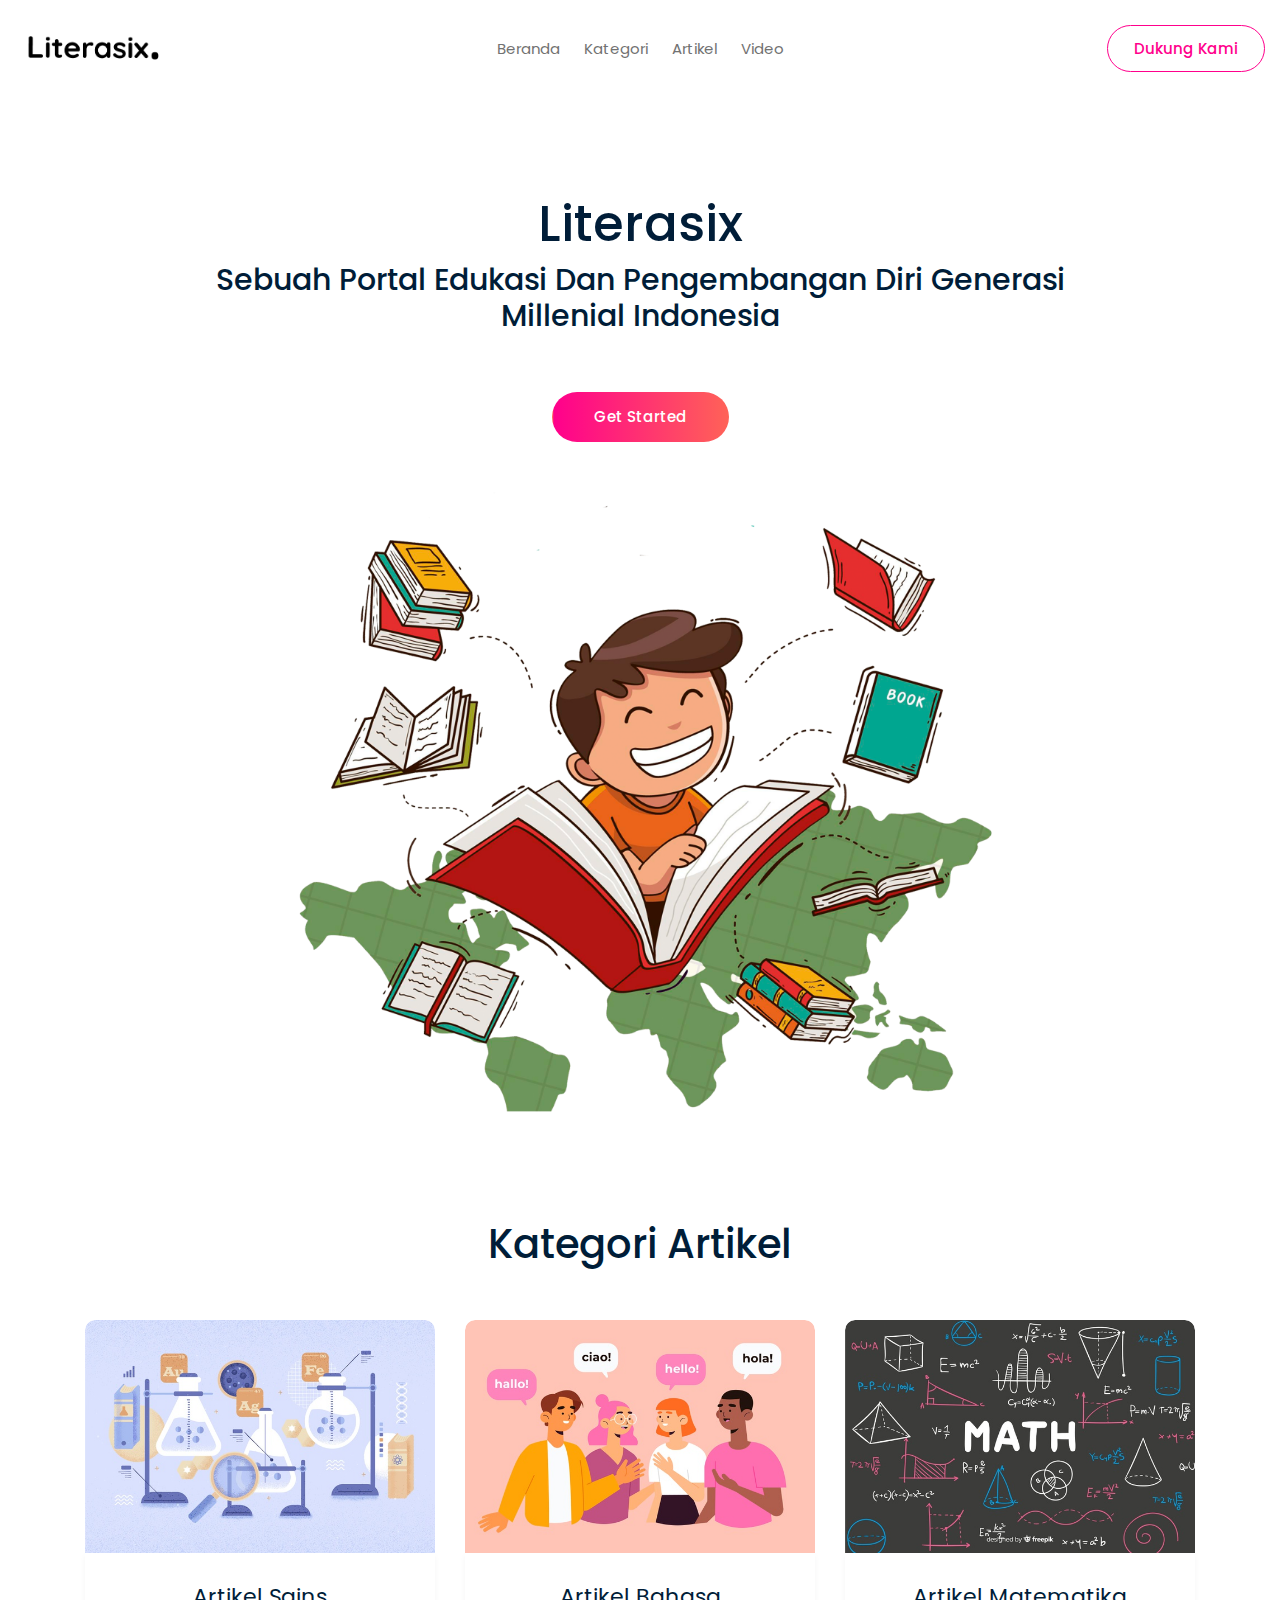
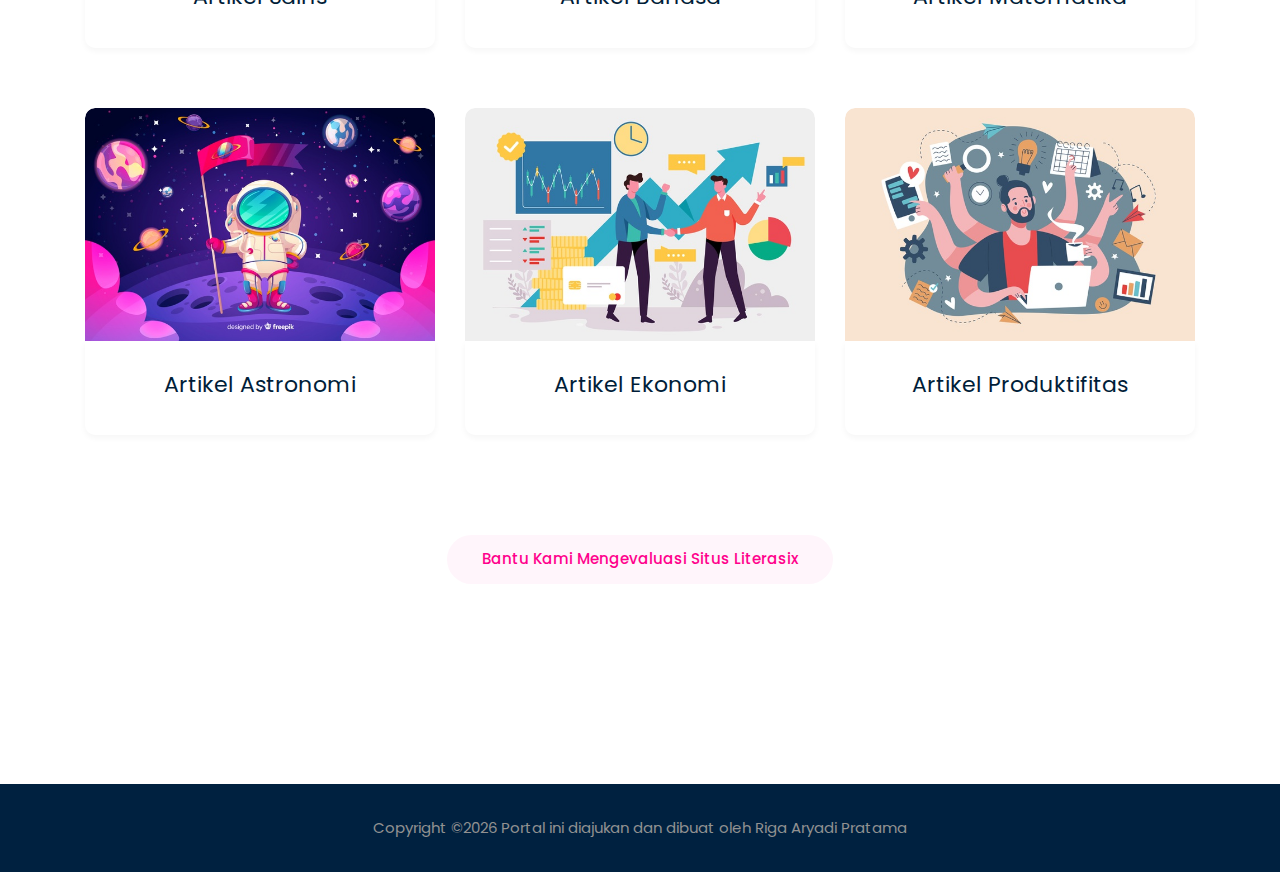
==== commit 3b0831c1: "Add files via upload" ====
--- a/index.html
+++ b/index.html
@@ -28,6 +28,7 @@
 </head>
 
 <body>
+
     <!-- header-start -->
     <header>
         <div class="header-area ">
@@ -46,11 +47,12 @@
                                 <nav>
                                     <ul id="navigation">
                                         <li><a href="index.html">Beranda</a></li>
-                                        <li><a href="#">Kategori <i class="ti-angle-down"></i></a>
+                                        <li><a href="kategori.html">Kategori</a>
                                         </li>
-                                        <li><a href="blog.html">Artikel<i class="ti-angle-down"></i></a>
+                                        <li><a href="blog.html">Artikel</a>
                                         </li>
-                                        <li><a href="#l">Kontak Kami</a></li>
+                                        <li><a href="video.html">Video</a>
+                                        </li>
                                     </ul>
                                 </nav>
                             </div>
@@ -58,7 +60,7 @@
                         <div class="col-xl-3 col-lg-3 d-none d-lg-block">
                             <div class="Appointment">
                                 <div class="book_btn d-none d-lg-block">
-                                    <a href="#"> Dukung Kami</a>
+                                    <a href="#kuisiuner"> Dukung Kami</a>
                                 </div>
                             </div>
                         </div>
@@ -90,14 +92,16 @@
                     <div class="col-xl-10 offset-xl-1">
                         <div class="slider_text text-center">
                             <div class="text">
-                                <h3 style="font-size: 40px !important; margin-top: 50px !important;">
-                                    Literasix <br> Sebuah Portal Edukasi
-                                    Dan Pengembangan Diri Generasi Millenial Indonesia
+                                <h3 style="font-size: 50px !important; margin-top: 50px !important;">
+                                    Literasix
                                 </h3>
-                                <a class="boxed-btn3" href="#">Get Started</a>
+                                <h4 style="font-size: 30px !important; margin-top: -35px;">
+                                    Sebuah Portal Edukasi Dan Pengembangan Diri Generasi Millenial Indonesia
+                                </h4>
+                                <a class="boxed-btn3" style="margin-top: 50px;" href="#kategori_artikel">Get Started</a>
                             </div>
                             <div class="ilstrator_thumb">
-                                <img src="img/ANIMASI.png" alt="" style="">
+                                <img src="img/ANIMASI.png" alt="">
                             </div>
                         </div>
                     </div>
@@ -109,15 +113,15 @@
 
 
     <!-- bradcam_area  -->
-    <div class="bradcam_area" style="">
+    <div class="bradcam_area">
         <div class=" bradcam_shap">
             <img src="img/ilstrator/bradcam_ils.png" alt="">
         </div>
-        <div class="container" style="margin-top: 100px;">
+        <div class="container" style="margin-top: 130px;">
             <div class="row">
                 <div class="col-xl-12">
-                    <div class="bradcam_text text-center">
-                        <h3>Kategori Artikel</h3>
+                    <div class="bradcam_text text-center" id="kategori_artikel">
+                        <h3 style="font-size: 40px;">Kategori Artikel</h3>
                     </div>
                 </div>
             </div>
@@ -133,7 +137,7 @@
         <div class="patrn_2 d-none d-lg-block">
             <img src="img/pattern/patrn.png" alt="">
         </div>
-        <div class="container">
+        <div class="container" style="margin-top: -50px;">
             <div class="row">
                 <div class="col-lg-4 col-md-6">
                     <div class="single_study text-center white_single_study">
@@ -142,7 +146,7 @@
                                 <img src="img/case_study/1.jpg" alt="">
                             </a>
                         </div>
-                        <div class="subheading white_subheading">
+                        <div class="subheading white_subheading kategori">
                             <h4><a href="blog.html">Artikel Sains</a></h4>
                         </div>
                     </div>
@@ -154,7 +158,7 @@
                                 <img src="img/case_study/2.jpg" alt="" width="626px">
                             </a>
                         </div>
-                        <div class="subheading white_subheading">
+                        <div class="subheading white_subheading kategori">
                             <h4><a href="blog.html">Artikel Bahasa</a></h4>
 
                         </div>
@@ -167,7 +171,7 @@
                                 <img src="img/case_study/3.jpg" alt="">
                             </a>
                         </div>
-                        <div class="subheading white_subheading">
+                        <div class="subheading white_subheading kategori">
                             <h4><a href="blog.html">Artikel Matematika</a></h4>
 
                         </div>
@@ -180,7 +184,7 @@
                                 <img src="img/case_study/4.jpg" alt="">
                             </a>
                         </div>
-                        <div class="subheading white_subheading">
+                        <div class="subheading white_subheading kategori">
                             <h4><a href="blog.html">Artikel Astronomi</a></h4>
 
                         </div>
@@ -193,7 +197,7 @@
                                 <img src="img/case_study/5.jpg" alt="">
                             </a>
                         </div>
-                        <div class="subheading white_subheading">
+                        <div class="subheading white_subheading kategori">
                             <h4><a href="blog.html">Artikel Ekonomi</a></h4>
 
                         </div>
@@ -206,7 +210,7 @@
                                 <img src="img/case_study/6.jpg" alt="">
                             </a>
                         </div>
-                        <div class="subheading white_subheading">
+                        <div class="subheading white_subheading kategori">
                             <h4><a href="blog.html">Artikel Produktifitas</a></h4>
 
                         </div>
@@ -215,8 +219,10 @@
             </div>
             <div class="row">
                 <div class="col-xl-12">
-                    <div class="load_more text-center">
-                        <a class="load_more_btn" href="#">Load More</a>
+                    <div class="load_more text-center" id="kuisiuner">
+                        <a class="load_more_btn" href="https://chat-forms.com/forms/1601929757916-fbv/index.html"
+                            target="_blank">Bantu
+                            Kami Mengevaluasi Situs Literasix</a>
                     </div>
                 </div>
             </div>
